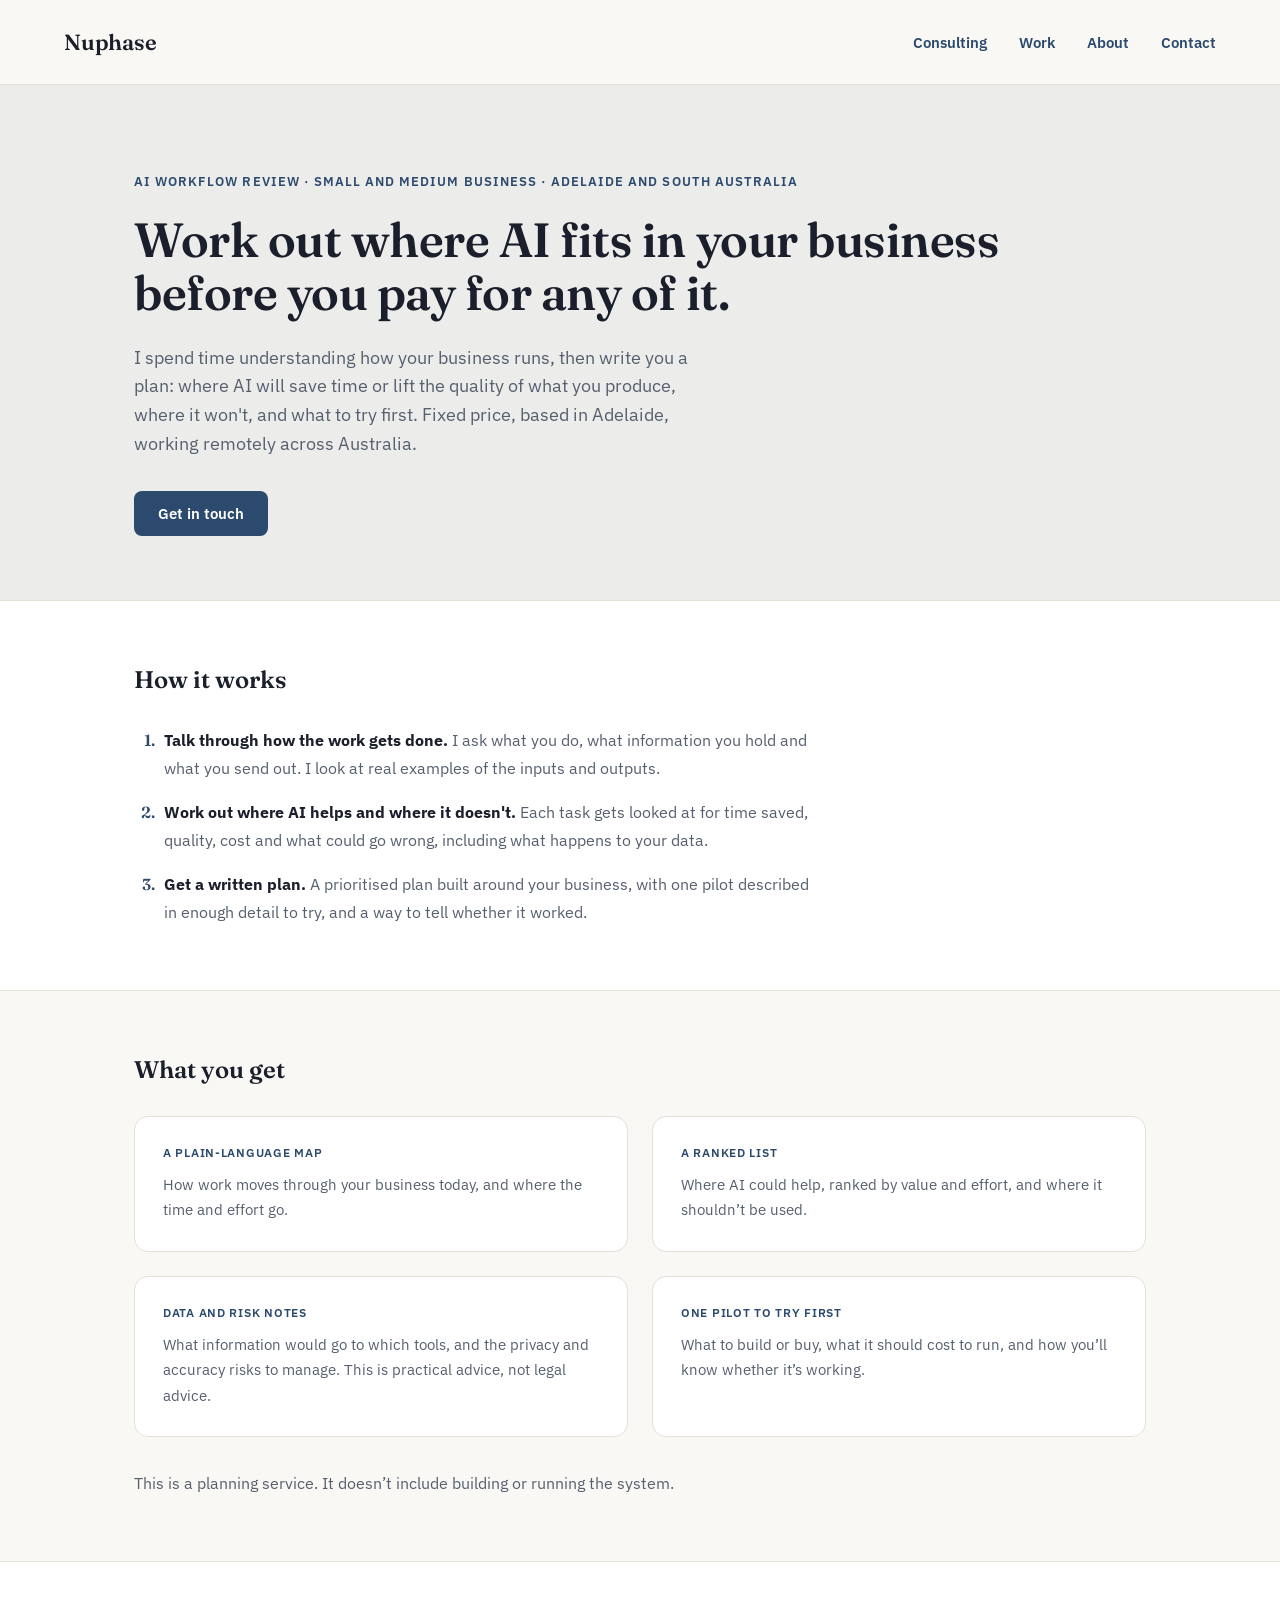
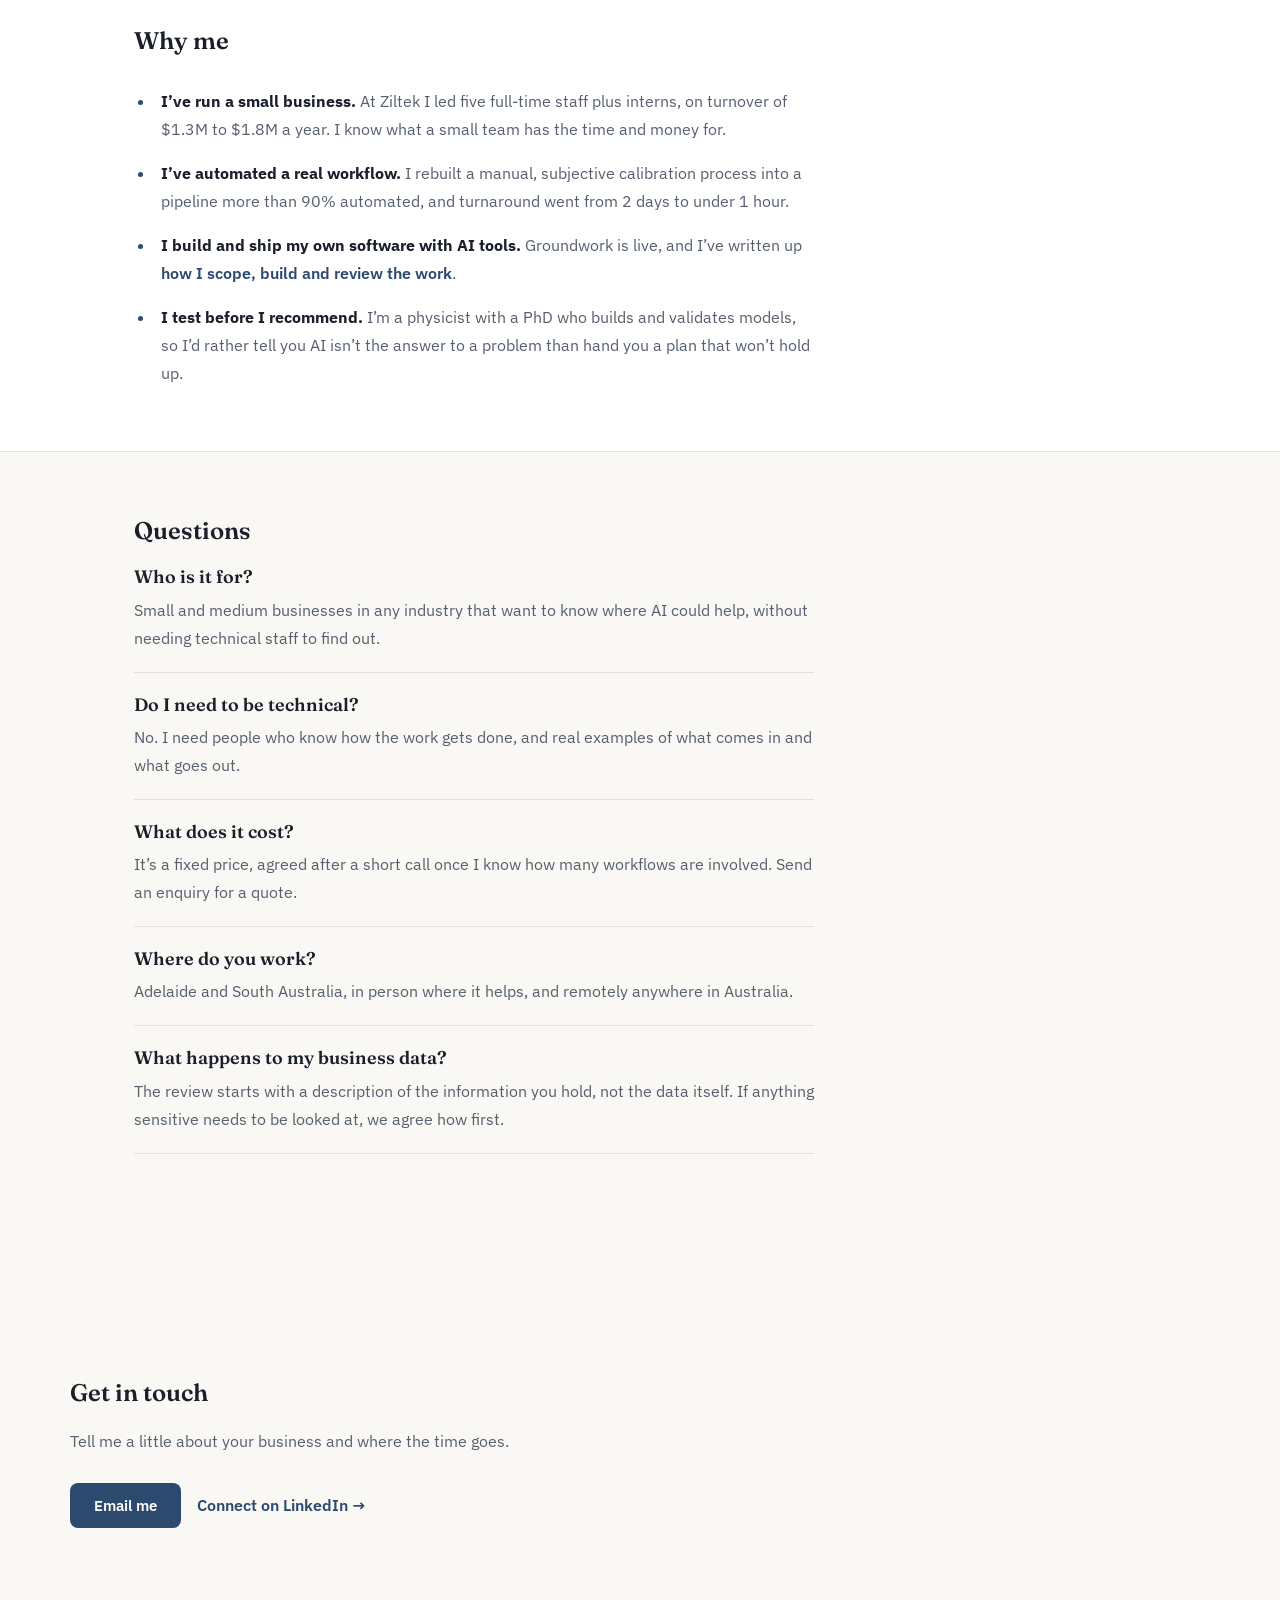
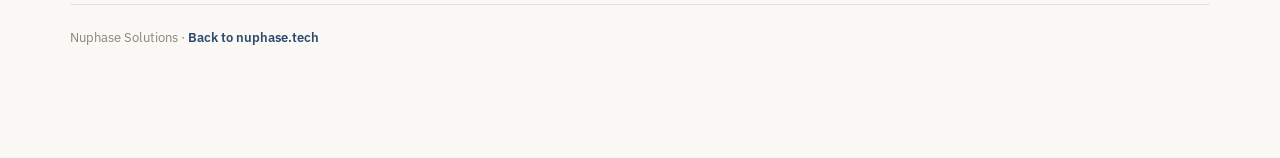
==== ai-workflow-review/index.html @ 19d16f10 "Add AI workflow review service page Add a dedicated page for a fixed-price AI workflow review aimed " ====
<!doctype html>
<html lang="en">
<head>
<meta charset="utf-8">
<meta name="viewport" content="width=device-width, initial-scale=1">
<script async src="https://www.googletagmanager.com/gtag/js?id=G-E9MF7V7F8T"></script>
<script>
  window.dataLayer = window.dataLayer || [];
  function gtag(){dataLayer.push(arguments);}
  gtag('js', new Date());
  gtag('config', 'G-E9MF7V7F8T');
</script>
<title>AI Workflow Review for Small Business | Adelaide | Nuphase</title>
<meta name="description" content="Fixed-price AI workflow review for small business in Adelaide and South Australia. I map how your business runs and plan where AI will and won't help.">
<link rel="canonical" href="https://nuphase.tech/ai-workflow-review/">
<link rel="icon" type="image/svg+xml" href="/assets/favicon.svg">
<meta property="og:type" content="website">
<meta property="og:locale" content="en_AU">
<meta property="og:url" content="https://nuphase.tech/ai-workflow-review/">
<meta property="og:site_name" content="Nuphase">
<meta property="og:title" content="AI Workflow Review for Small Business | Adelaide">
<meta property="og:description" content="I map how your business runs and write a plan for where AI will and won't help. Fixed price, Adelaide and South Australia.">
<meta property="og:image" content="https://nuphase.tech/assets/headshot.jpg">
<meta property="og:image:width" content="1024">
<meta property="og:image:height" content="1024">
<meta property="og:image:alt" content="Sean Manning">
<meta name="twitter:card" content="summary_large_image">
<meta name="twitter:title" content="AI Workflow Review for Small Business | Adelaide">
<meta name="twitter:description" content="I map how your business runs and write a plan for where AI will and won't help. Fixed price, Adelaide and South Australia.">
<meta name="twitter:image" content="https://nuphase.tech/assets/headshot.jpg">
<script type="application/ld+json">
{
  "@context": "https://schema.org",
  "@graph": [
    {
      "@type": "Service",
      "@id": "https://nuphase.tech/ai-workflow-review/#service",
      "name": "AI Workflow Review",
      "serviceType": "AI workflow consulting for small and medium businesses",
      "description": "A fixed-price review of how a small or medium business works, with a written plan for where AI will and won't help and what to try first.",
      "url": "https://nuphase.tech/ai-workflow-review/",
      "provider": { "@id": "https://nuphase.tech/#person" },
      "areaServed": [
        { "@type": "City", "name": "Adelaide" },
        { "@type": "AdministrativeArea", "name": "South Australia" },
        { "@type": "Country", "name": "Australia" }
      ]
    },
    {
      "@type": "Person",
      "@id": "https://nuphase.tech/#person",
      "name": "Sean Manning",
      "url": "https://nuphase.tech/",
      "sameAs": [
        "https://www.linkedin.com/in/sean-manning-827510138/",
        "https://scholar.google.com/citations?user=vvfIEkIAAAAJ"
      ]
    },
    {
      "@type": "FAQPage",
      "mainEntity": [
        {
          "@type": "Question",
          "name": "Who is an AI workflow review for?",
          "acceptedAnswer": { "@type": "Answer", "text": "Small and medium businesses in any industry that want to know where AI could help, without needing technical staff to find out." }
        },
        {
          "@type": "Question",
          "name": "Do I need to be technical?",
          "acceptedAnswer": { "@type": "Answer", "text": "No. I need people who know how the work gets done, and real examples of what comes in and what goes out." }
        },
        {
          "@type": "Question",
          "name": "What does an AI workflow review cost?",
          "acceptedAnswer": { "@type": "Answer", "text": "It is a fixed price, agreed after a short call once I know how many workflows are involved. Send an enquiry for a quote." }
        },
        {
          "@type": "Question",
          "name": "Where do you work?",
          "acceptedAnswer": { "@type": "Answer", "text": "Adelaide and South Australia, in person where it helps, and remotely anywhere in Australia." }
        },
        {
          "@type": "Question",
          "name": "What happens to my business data?",
          "acceptedAnswer": { "@type": "Answer", "text": "The review starts with a description of the information you hold, not the data itself. If anything sensitive needs to be looked at, we agree how first." }
        }
      ]
    },
    {
      "@type": "BreadcrumbList",
      "itemListElement": [
        { "@type": "ListItem", "position": 1, "name": "Nuphase", "item": "https://nuphase.tech/" },
        { "@type": "ListItem", "position": 2, "name": "AI Workflow Review", "item": "https://nuphase.tech/ai-workflow-review/" }
      ]
    }
  ]
}
</script>
<link rel="preconnect" href="https://fonts.googleapis.com">
<link rel="preconnect" href="https://fonts.gstatic.com" crossorigin>
<link href="https://fonts.googleapis.com/css2?family=Fraunces:opsz,wght@9..144,500;9..144,600;9..144,700&family=IBM+Plex+Sans:wght@400;500;600&display=swap" rel="stylesheet">
<link rel="stylesheet" href="/styles.css">
</head>
<body>

<header class="site-header">
  <a class="wordmark" href="/">Nuphase</a>
  <nav class="site-nav">
    <a class="link" href="/#consulting">Consulting</a>
    <a class="link" href="/#work">Work</a>
    <a class="link" href="/#about">About</a>
    <a class="link" href="#contact">Contact</a>
  </nav>
</header>

<div class="hero-band">
  <div class="wrap hero">
    <div class="hero-text">
      <div class="eyebrow">AI workflow review &middot; Small and medium business &middot; Adelaide and South Australia</div>
      <h1>Work out where AI fits in your business before you pay for any of it.</h1>
      <p class="hero-sub">I spend time understanding how your business runs, then write you a plan: where AI will save time or lift the quality of what you produce, where it won't, and what to try first. Fixed price, based in Adelaide, working remotely across Australia.</p>
      <div class="cta-row">
        <a href="#contact" class="btn-primary">Get in touch</a>
      </div>
    </div>
  </div>
</div>

<section class="panel">
  <div class="wrap section-stack">
    <h2>How it works</h2>
    <ol class="principles">
      <li><strong>Talk through how the work gets done.</strong> I ask what you do, what information you hold and what you send out. I look at real examples of the inputs and outputs.</li>
      <li><strong>Work out where AI helps and where it doesn't.</strong> Each task gets looked at for time saved, quality, cost and what could go wrong, including what happens to your data.</li>
      <li><strong>Get a written plan.</strong> A prioritised plan built around your business, with one pilot described in enough detail to try, and a way to tell whether it worked.</li>
    </ol>
  </div>
</section>

<section class="plain">
  <div class="wrap section-stack">
    <h2>What you get</h2>
    <div class="card-grid">
      <div class="card">
        <div class="card-label">A plain-language map</div>
        <p>How work moves through your business today, and where the time and effort go.</p>
      </div>
      <div class="card">
        <div class="card-label">A ranked list</div>
        <p>Where AI could help, ranked by value and effort, and where it shouldn&rsquo;t be used.</p>
      </div>
      <div class="card">
        <div class="card-label">Data and risk notes</div>
        <p>What information would go to which tools, and the privacy and accuracy risks to manage. This is practical advice, not legal advice.</p>
      </div>
      <div class="card">
        <div class="card-label">One pilot to try first</div>
        <p>What to build or buy, what it should cost to run, and how you&rsquo;ll know whether it&rsquo;s working.</p>
      </div>
    </div>
    <p class="page-note">This is a planning service. It doesn&rsquo;t include building or running the system.</p>
  </div>
</section>

<section class="panel">
  <div class="wrap section-stack">
    <h2>Why me</h2>
    <ul class="why-list">
      <li><strong>I&rsquo;ve run a small business.</strong> At Ziltek I led five full-time staff plus interns, on turnover of $1.3M to $1.8M a year. I know what a small team has the time and money for.</li>
      <li><strong>I&rsquo;ve automated a real workflow.</strong> I rebuilt a manual, subjective calibration process into a pipeline more than 90% automated, and turnaround went from 2 days to under 1 hour.</li>
      <li><strong>I build and ship my own software with AI tools.</strong> Groundwork is live, and I&rsquo;ve written up <a href="/#groundwork-case-study" class="link">how I scope, build and review the work</a>.</li>
      <li><strong>I test before I recommend.</strong> I&rsquo;m a physicist with a PhD who builds and validates models, so I&rsquo;d rather tell you AI isn&rsquo;t the answer to a problem than hand you a plan that won&rsquo;t hold up.</li>
    </ul>
  </div>
</section>

<section class="plain">
  <div class="wrap section-stack faq">
    <h2>Questions</h2>
    <div class="faq-item">
      <h3>Who is it for?</h3>
      <p>Small and medium businesses in any industry that want to know where AI could help, without needing technical staff to find out.</p>
    </div>
    <div class="faq-item">
      <h3>Do I need to be technical?</h3>
      <p>No. I need people who know how the work gets done, and real examples of what comes in and what goes out.</p>
    </div>
    <div class="faq-item">
      <h3>What does it cost?</h3>
      <p>It&rsquo;s a fixed price, agreed after a short call once I know how many workflows are involved. Send an enquiry for a quote.</p>
    </div>
    <div class="faq-item">
      <h3>Where do you work?</h3>
      <p>Adelaide and South Australia, in person where it helps, and remotely anywhere in Australia.</p>
    </div>
    <div class="faq-item">
      <h3>What happens to my business data?</h3>
      <p>The review starts with a description of the information you hold, not the data itself. If anything sensitive needs to be looked at, we agree how first.</p>
    </div>
  </div>
</section>

<section id="contact" class="plain">
  <div class="wrap contact-panel">
    <h2>Get in touch</h2>
    <p class="page-note">Tell me a little about your business and where the time goes.</p>
    <div class="contact-actions">
      <button id="email-btn" class="btn-primary" style="border: none; cursor: pointer; font-family: inherit;">Email me</button>
      <a href="https://www.linkedin.com/in/sean-manning-827510138/" class="link">Connect on LinkedIn &rarr;</a>
    </div>
    <div class="footer-line">Nuphase Solutions &middot; <a href="/" class="link">Back to nuphase.tech</a></div>
  </div>
</section>

<script src="/script.js"></script>
</body>
</html>
---- styles.css ----
:root {
  --paper: #faf8f4;
  --ink: #1a1f2b;
  --ink-soft: #565f6e;
  --muted: #8a8577;
  --line: #e4e1d8;
  --card: #ffffff;
  --accent: #2c4a6e;
  --accent-tint-7: color-mix(in srgb, var(--accent) 7%, var(--paper));
  --accent-tint-5: color-mix(in srgb, var(--accent) 5%, var(--paper));
  --accent-tint-10: color-mix(in srgb, var(--accent) 10%, #ffffff);
  --accent-line: color-mix(in srgb, var(--accent) 18%, var(--line));
  --font-display: 'Fraunces', Georgia, 'Times New Roman', serif;
  --font-body: 'IBM Plex Sans', system-ui, sans-serif;
}

* { box-sizing: border-box; }

body {
  margin: 0;
  background: var(--paper);
  color: var(--ink);
  font-family: var(--font-body);
}

a { color: inherit; text-decoration: none; }

.link {
  color: var(--accent);
  font-weight: 600;
  text-decoration: none;
}
.link:hover { text-decoration: underline; }

.link-btn {
  border: none;
  background: transparent;
  padding: 0;
  font: inherit;
  font-weight: 600;
  color: var(--accent);
  cursor: pointer;
}
.link-btn:hover { text-decoration: underline; }

.wrap {
  width: 100%;
  max-width: 1140px;
  margin: 0 auto;
  padding-left: 64px;
  padding-right: 64px;
  box-sizing: border-box;
}

h1, h2, h3 {
  font-family: var(--font-display);
  font-weight: 600;
  margin: 0;
}

/* Header */
.site-header {
  width: 100%;
  padding: 28px 64px;
  display: flex;
  align-items: center;
  justify-content: space-between;
  border-bottom: 1px solid var(--line);
  box-sizing: border-box;
}
.wordmark {
  font-family: var(--font-display);
  font-weight: 600;
  font-size: 22px;
  letter-spacing: -0.01em;
}
.site-nav { display: flex; gap: 32px; font-size: 15px; font-weight: 500; }

/* Hero */
.hero-band { width: 100%; background: var(--accent-tint-7); }
.hero {
  padding-top: 88px;
  padding-bottom: 64px;
  display: flex;
  align-items: center;
  gap: 56px;
}
.hero-text { display: flex; flex-direction: column; align-items: flex-start; gap: 24px; flex: 1 1 auto; min-width: 0; }
.eyebrow { font-size: 13px; font-weight: 600; letter-spacing: 0.08em; text-transform: uppercase; color: var(--accent); }
.hero h1 { font-size: 48px; line-height: 1.1; letter-spacing: -0.01em; }
.hero-sub { margin: 0; font-size: 18px; line-height: 1.6; color: var(--ink-soft); max-width: 560px; }
.cta-row { display: flex; gap: 16px; align-items: center; margin-top: 8px; flex-wrap: wrap; }
.btn-primary {
  display: inline-flex;
  align-items: center;
  padding: 13px 24px;
  background: var(--accent);
  color: #ffffff;
  border-radius: 8px;
  font-size: 15px;
  font-weight: 600;
}
.btn-primary:hover { opacity: 0.92; }

.hero-photo { position: relative; flex: 0 0 auto; width: 240px; height: 240px; }
.hero-photo .disc {
  position: absolute;
  top: 18px;
  left: 18px;
  width: 240px;
  height: 240px;
  background: var(--accent);
  border-radius: 50%;
}
.hero-photo img {
  position: relative;
  display: block;
  width: 240px;
  height: 240px;
  border-radius: 50%;
  object-fit: cover;
  border: 5px solid var(--accent-tint-7);
}

/* Proof lines + quote */
.proof-band { width: 100%; background: var(--accent-tint-5); }
.proof-inner { padding-top: 48px; padding-bottom: 56px; }
.proof-lines { display: flex; flex-direction: column; gap: 18px; }
.proof-lines p {
  margin: 0;
  font-family: var(--font-display);
  font-weight: 500;
  font-size: 21px;
  line-height: 1.5;
}
.quote-block {
  margin-top: 32px;
  padding-top: 28px;
  border-top: 1px solid var(--accent-line);
  display: flex;
  flex-direction: column;
  gap: 10px;
  max-width: 640px;
}
.quote-block blockquote {
  margin: 0;
  font-family: var(--font-display);
  font-style: italic;
  font-weight: 500;
  font-size: 17px;
  line-height: 1.55;
}
.quote-block .attribution { margin: 0; font-size: 13px; color: var(--muted); }
.quote-block .own-claim { margin: 4px 0 0; font-size: 15px; color: var(--ink-soft); }

/* Generic section */
section.panel { width: 100%; padding: 64px 0; background: var(--card); border-top: 1px solid var(--line); border-bottom: 1px solid var(--line); }
section.plain { width: 100%; padding: 64px 0; }
.section-stack { display: flex; flex-direction: column; gap: 32px; }
.card-grid { display: grid; grid-template-columns: repeat(2, minmax(0, 1fr)); gap: 24px; }
.card {
  border: 1px solid var(--line);
  border-radius: 14px;
  padding: 28px;
  display: flex;
  flex-direction: column;
  gap: 12px;
  background: var(--card);
}
.card-label {
  font-size: 12px;
  font-weight: 600;
  letter-spacing: 0.06em;
  text-transform: uppercase;
  color: var(--accent);
}
.card p { margin: 0; font-size: 15px; line-height: 1.7; color: var(--ink-soft); }

/* Work cards */
.work-card { padding: 32px; }
.tag-pill {
  display: inline-flex;
  align-self: flex-start;
  padding: 4px 10px;
  font-size: 12px;
  font-weight: 600;
  letter-spacing: 0.04em;
  text-transform: uppercase;
  border-radius: 999px;
}
.tag-pill.live { background: #0e7d5c; color: #ffffff; }
.tag-pill.in-progress { background: transparent; border: 1px solid var(--accent); color: var(--accent); }
.tag-pill.past { background: transparent; border: 1px solid var(--muted); color: var(--muted); }
.work-subhead { font-size: 14px; font-weight: 600; text-transform: uppercase; letter-spacing: 0.04em; color: var(--muted); margin: 8px 0 0; }
.work-card img.logo { height: 36px; width: auto; display: block; }
.work-card .tagline { margin: 0; font-size: 14px; font-style: italic; color: var(--muted); }
.work-card p.desc { margin: 0; font-size: 15px; line-height: 1.6; color: var(--ink-soft); }

.card-links { display: flex; flex-wrap: wrap; gap: 8px 24px; margin-top: 8px; font-size: 14px; }
.card-wide { grid-column: 1 / -1; }
.site-nav { flex-wrap: wrap; }

/* AI workflow review page */
.page-note { margin: 0; font-size: 16px; line-height: 1.75; color: var(--ink-soft); max-width: 680px; }
.why-list { margin: 0; padding-left: 1.3em; display: flex; flex-direction: column; gap: 16px; max-width: 680px; }
.why-list li { padding-left: 6px; font-size: 16px; line-height: 1.75; color: var(--ink-soft); }
.why-list li::marker { color: var(--accent); }
.why-list strong { color: var(--ink); }
.faq { gap: 20px; }
.faq-item { display: flex; flex-direction: column; gap: 6px; max-width: 680px; padding-bottom: 20px; border-bottom: 1px solid var(--line); }
.faq-item h3 { font-size: 18px; line-height: 1.35; }
.faq-item p { margin: 0; font-size: 16px; line-height: 1.75; color: var(--ink-soft); }
.contact-panel .page-note { margin-top: -8px; }
a.wordmark { color: var(--ink); }

/* Groundwork case study */
.case-study {
  border: 1px solid var(--line);
  border-radius: 14px;
  background: var(--card);
  padding: 40px;
  display: flex;
  flex-direction: column;
  gap: 24px;
  scroll-margin-top: 24px;
}
.case-study h3 { font-size: 28px; line-height: 1.2; max-width: 680px; }
.case-study h4 { font-family: var(--font-display); font-weight: 600; font-size: 20px; line-height: 1.3; margin: 8px 0 0; }
.case-study h5 { font-family: var(--font-body); font-weight: 600; font-size: 15px; line-height: 1.4; margin: 0; color: var(--ink); }
.case-body { display: flex; flex-direction: column; gap: 14px; }
.case-study p { margin: 0; font-size: 16px; line-height: 1.75; color: var(--ink-soft); max-width: 680px; }
.case-study p.case-lead { font-size: 18px; color: var(--ink); }
.review-grid { display: grid; grid-template-columns: repeat(2, minmax(0, 1fr)); gap: 24px; }
.review { display: flex; flex-direction: column; align-items: flex-start; gap: 10px; padding-left: 20px; border-left: 3px solid var(--accent-line); }
.review p { font-size: 15px; line-height: 1.7; }
.principles { margin: 0; padding-left: 1.5em; display: flex; flex-direction: column; gap: 16px; max-width: 680px; }
.principles li { padding-left: 6px; font-size: 16px; line-height: 1.75; color: var(--ink-soft); }
.principles li::marker { font-family: var(--font-display); font-weight: 600; color: var(--accent); }
.principles li strong { color: var(--ink); }
.case-study p.case-close { padding-top: 20px; border-top: 1px solid var(--line); color: var(--ink); }

/* About subsections */
.about-block { display: flex; flex-direction: column; gap: 16px; padding-top: 24px; border-top: 1px solid var(--line); }
.about-block:first-child { padding-top: 0; border-top: none; }
.about-block p, .about-block > p { margin: 0; font-size: 15px; line-height: 1.7; color: var(--ink-soft); max-width: 680px; }
.about-intro p { font-size: 16px; line-height: 1.75; max-width: 680px; }

.pill-row { display: flex; flex-wrap: wrap; gap: 8px; }
.pill { padding: 6px 14px; border-radius: 999px; font-size: 13px; font-weight: 600; }
.pill.accent { background: var(--accent-tint-10); color: var(--accent); }
.pill.neutral { background: #f1efe8; color: var(--ink-soft); }

.place-grid { display: grid; grid-template-columns: repeat(3, minmax(0, 1fr)); gap: 16px 24px; }
.place-grid .country { font-size: 14px; font-weight: 600; color: var(--ink); }
.place-grid .cities { font-size: 13px; color: var(--muted); }
.place-note { margin: 0; font-size: 13px; color: var(--muted); }

.pub-item { padding: 14px 0; border-bottom: 1px solid var(--line); display: flex; flex-direction: column; gap: 4px; max-width: 720px; }
.pub-item .pub-title { font-size: 15px; font-weight: 600; color: var(--ink); line-height: 1.5; }
.pub-item .pub-detail { font-size: 13px; color: var(--muted); }
.pub-item.pub-extra { display: none; }
#pubs-list.show-all .pub-item.pub-extra { display: flex; }
.pub-controls { display: flex; gap: 20px; align-items: center; margin-top: 4px; flex-wrap: wrap; }

.media-item { padding: 14px 0; border-bottom: 1px solid var(--line); display: flex; flex-direction: column; gap: 4px; max-width: 720px; }
.media-item .media-title { font-size: 15px; font-weight: 600; color: var(--ink); line-height: 1.5; text-decoration: none; }
.media-item .media-title:hover { color: var(--accent); }
.media-item .media-detail { font-size: 13px; color: var(--muted); }
.media-item.media-extra { display: none; }
#media-list.show-all .media-item.media-extra { display: flex; }

/* Contact */
.contact-panel { padding: 96px 0 48px; display: flex; flex-direction: column; align-items: flex-start; gap: 28px; }
.contact-actions { display: flex; gap: 16px; align-items: center; flex-wrap: wrap; }
.footer-line { width: 100%; margin-top: 48px; padding-top: 24px; border-top: 1px solid var(--line); font-size: 13px; color: var(--muted); }

/* Responsive */
@media (max-width: 800px) {
  .wrap, .site-header { padding-left: 20px; padding-right: 20px; }
  .hero { flex-direction: column-reverse; gap: 32px; padding-top: 48px; }
  .hero-text { max-width: 100%; }
  .hero h1 { font-size: 34px; }
  .hero-sub { max-width: 100%; }
  .card-grid { grid-template-columns: 1fr; }
  .case-study { padding: 24px 20px; }
  .case-study h3 { font-size: 24px; }
  .review-grid { grid-template-columns: 1fr; }
  .place-grid { grid-template-columns: repeat(2, minmax(0, 1fr)); }
  .site-nav { gap: 18px; font-size: 14px; }
}

@media (max-width: 480px) {
  .place-grid { grid-template-columns: 1fr; }
  .site-header { flex-direction: column; gap: 12px; align-items: flex-start; }
}
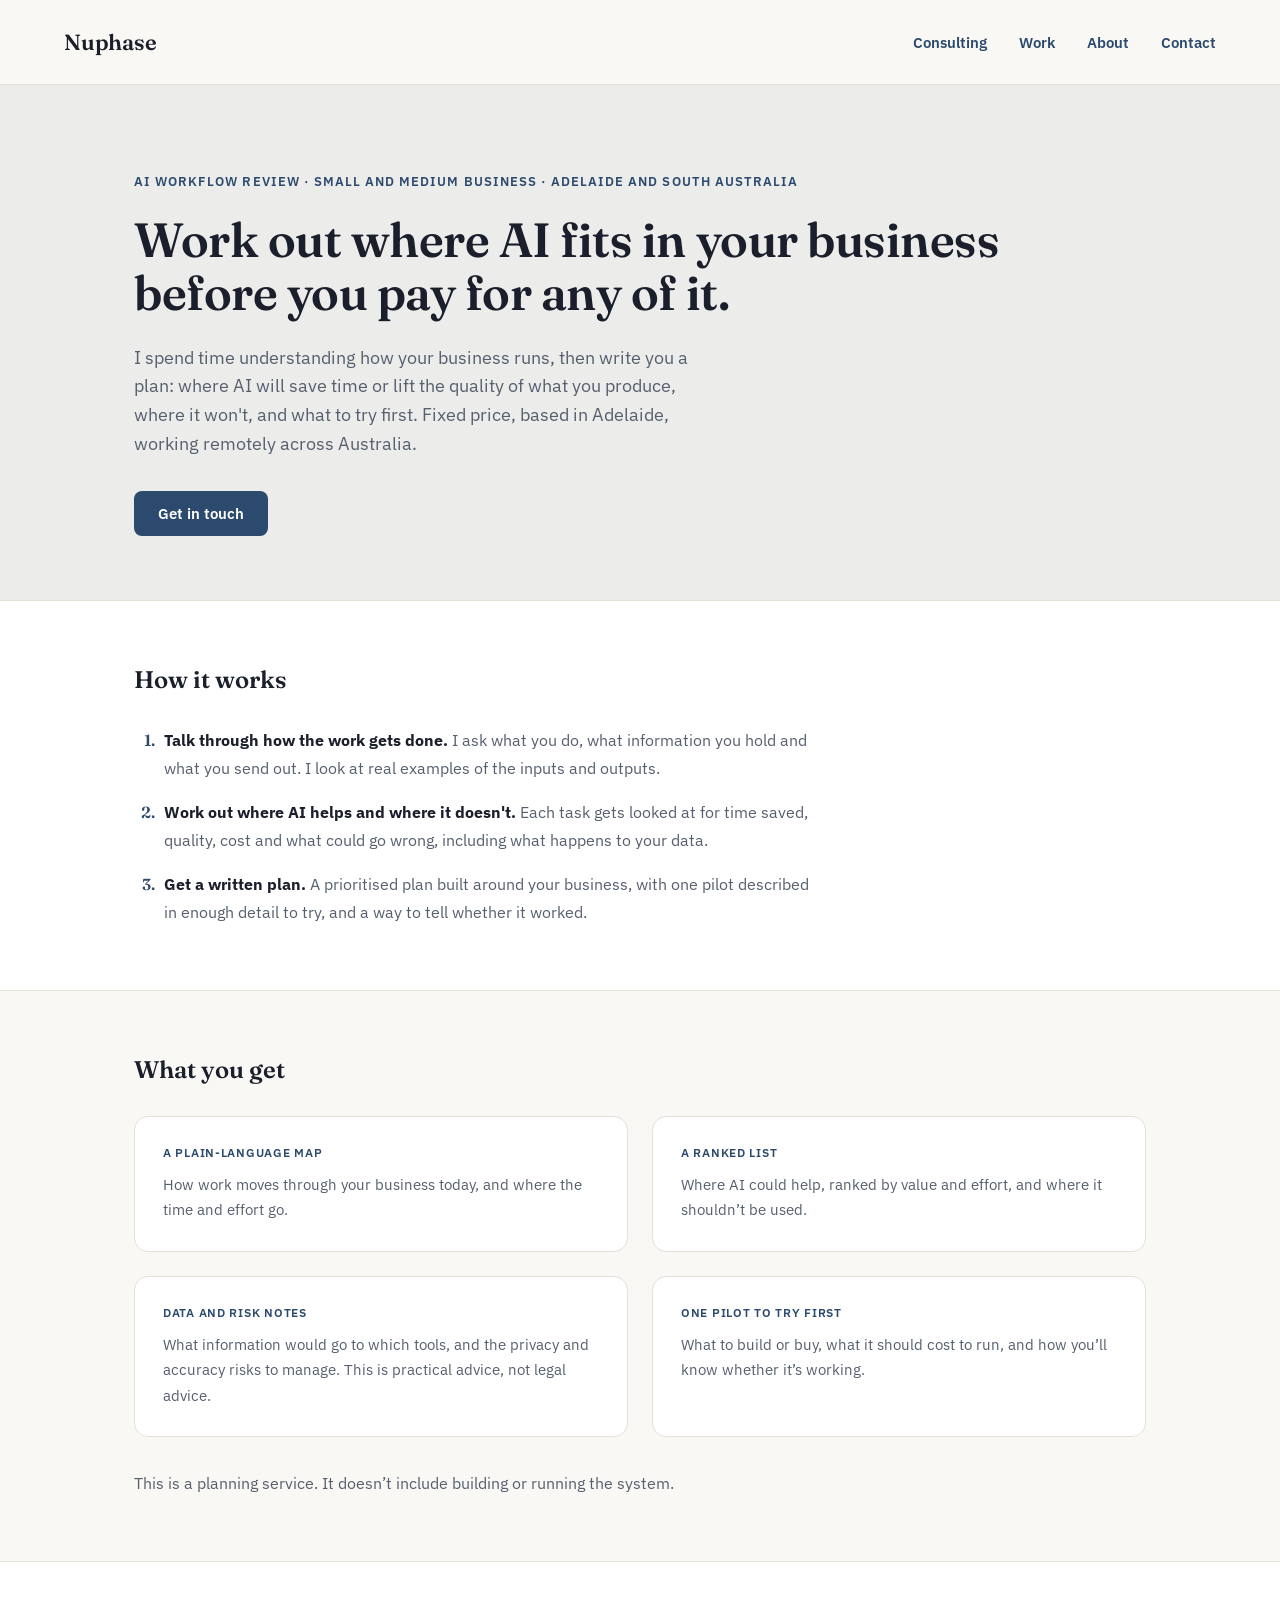
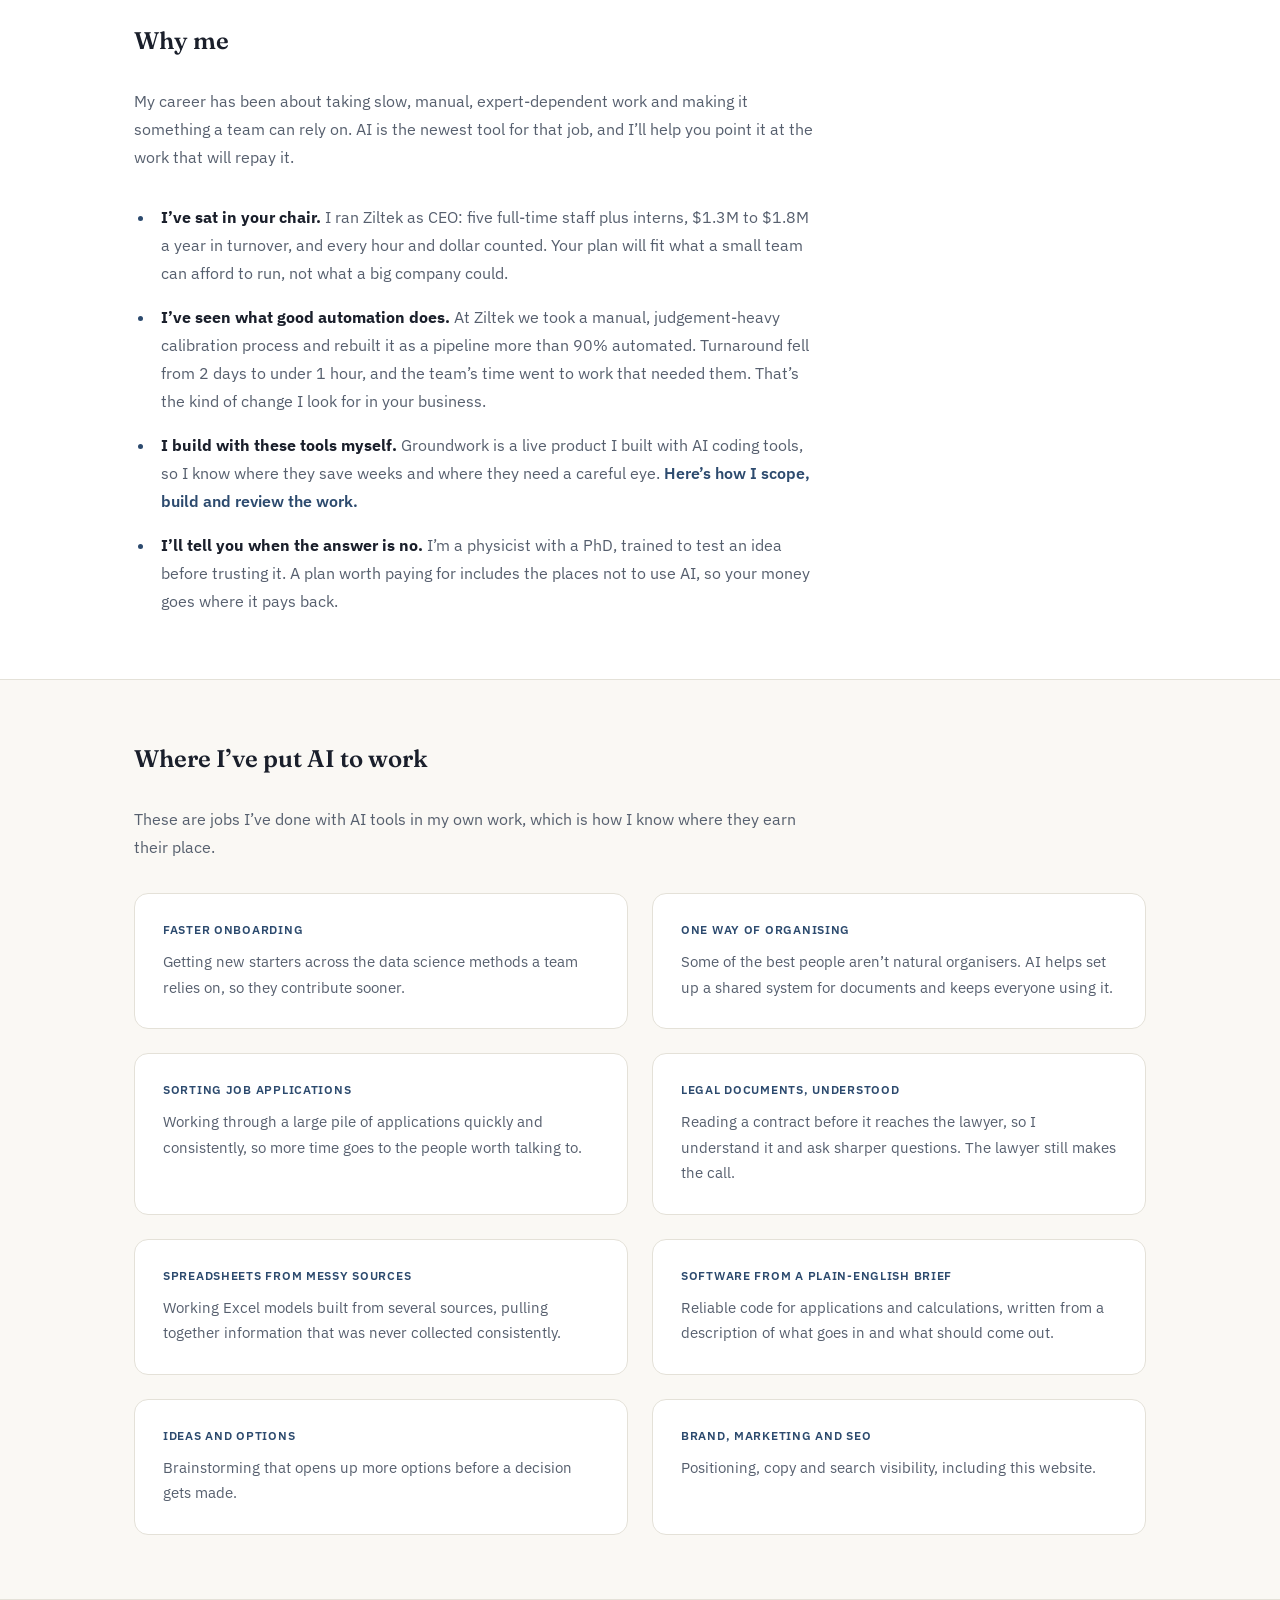
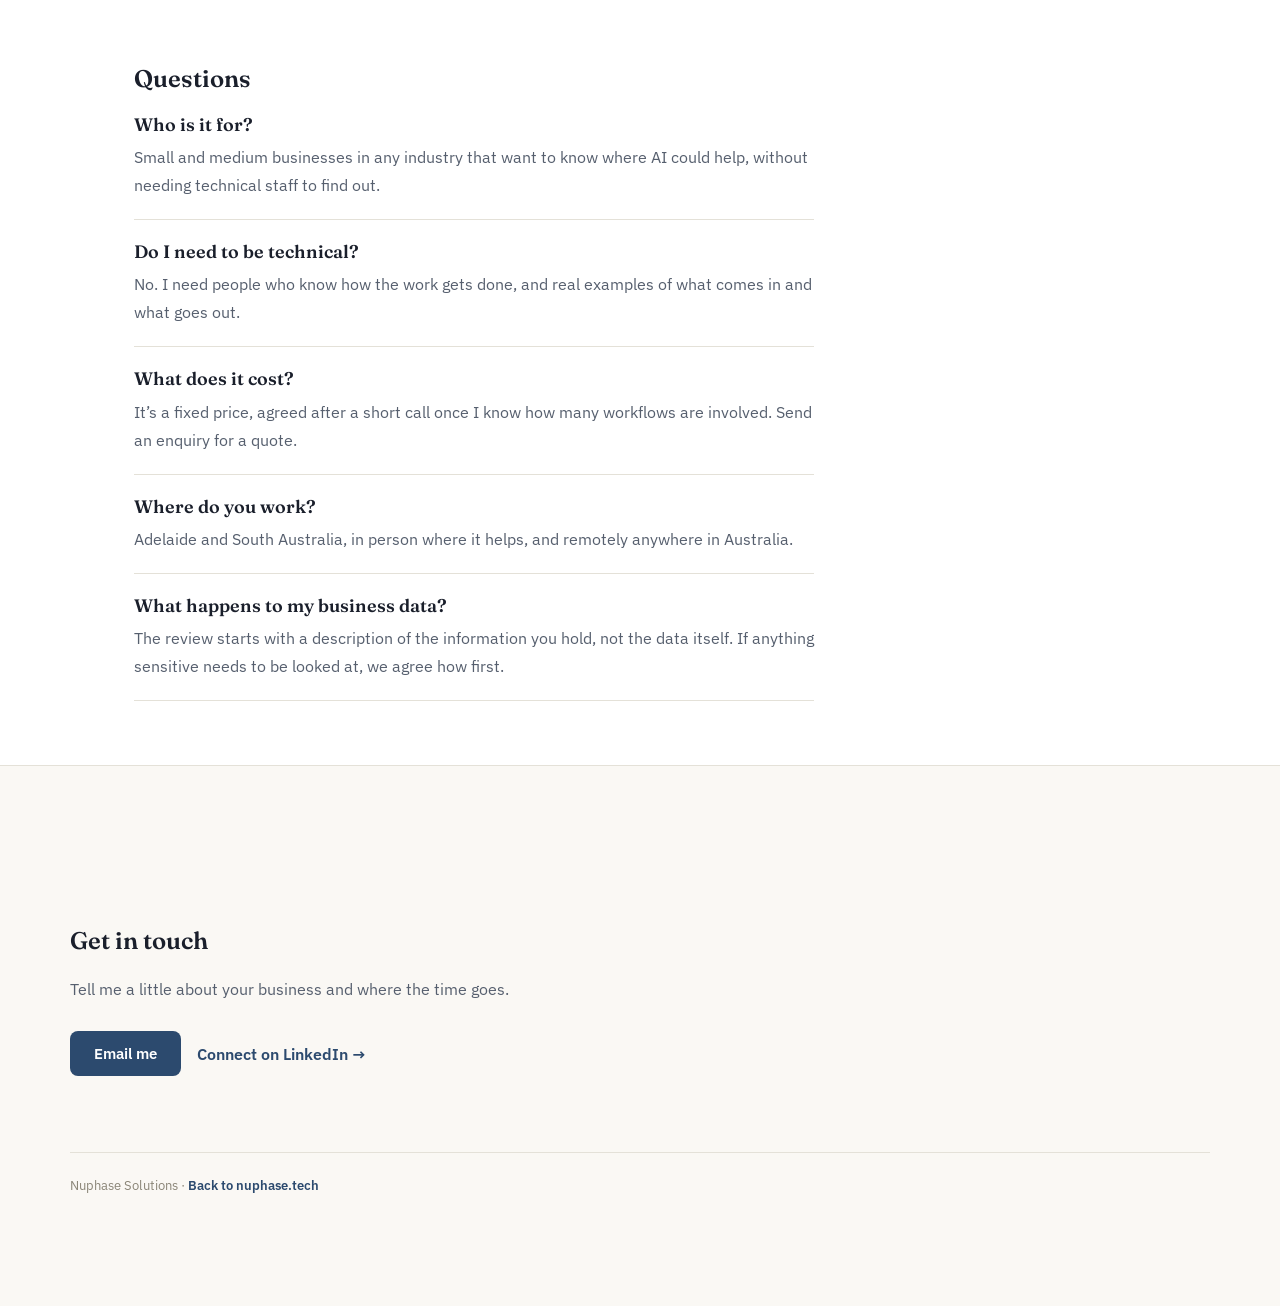
==== commit 32c50024: "Expand AI workflow page with Why me rewrite and AI examples" ====
--- a/ai-workflow-review/index.html
+++ b/ai-workflow-review/index.html
@@ -165,16 +165,58 @@
 <section class="panel">
   <div class="wrap section-stack">
     <h2>Why me</h2>
+    <p class="page-note">My career has been about taking slow, manual, expert-dependent work and making it something a team can rely on. AI is the newest tool for that job, and I&rsquo;ll help you point it at the work that will repay it.</p>
     <ul class="why-list">
-      <li><strong>I&rsquo;ve run a small business.</strong> At Ziltek I led five full-time staff plus interns, on turnover of $1.3M to $1.8M a year. I know what a small team has the time and money for.</li>
-      <li><strong>I&rsquo;ve automated a real workflow.</strong> I rebuilt a manual, subjective calibration process into a pipeline more than 90% automated, and turnaround went from 2 days to under 1 hour.</li>
-      <li><strong>I build and ship my own software with AI tools.</strong> Groundwork is live, and I&rsquo;ve written up <a href="/#groundwork-case-study" class="link">how I scope, build and review the work</a>.</li>
-      <li><strong>I test before I recommend.</strong> I&rsquo;m a physicist with a PhD who builds and validates models, so I&rsquo;d rather tell you AI isn&rsquo;t the answer to a problem than hand you a plan that won&rsquo;t hold up.</li>
+      <li><strong>I&rsquo;ve sat in your chair.</strong> I ran Ziltek as CEO: five full-time staff plus interns, $1.3M to $1.8M a year in turnover, and every hour and dollar counted. Your plan will fit what a small team can afford to run, not what a big company could.</li>
+      <li><strong>I&rsquo;ve seen what good automation does.</strong> At Ziltek we took a manual, judgement-heavy calibration process and rebuilt it as a pipeline more than 90% automated. Turnaround fell from 2 days to under 1 hour, and the team&rsquo;s time went to work that needed them. That&rsquo;s the kind of change I look for in your business.</li>
+      <li><strong>I build with these tools myself.</strong> Groundwork is a live product I built with AI coding tools, so I know where they save weeks and where they need a careful eye. <a href="/#groundwork-case-study" class="link">Here&rsquo;s how I scope, build and review the work.</a></li>
+      <li><strong>I&rsquo;ll tell you when the answer is no.</strong> I&rsquo;m a physicist with a PhD, trained to test an idea before trusting it. A plan worth paying for includes the places not to use AI, so your money goes where it pays back.</li>
     </ul>
   </div>
 </section>
 
 <section class="plain">
+  <div class="wrap section-stack">
+    <h2>Where I&rsquo;ve put AI to work</h2>
+    <p class="page-note">These are jobs I&rsquo;ve done with AI tools in my own work, which is how I know where they earn their place.</p>
+    <div class="card-grid">
+      <div class="card">
+        <div class="card-label">Faster onboarding</div>
+        <p>Getting new starters across the data science methods a team relies on, so they contribute sooner.</p>
+      </div>
+      <div class="card">
+        <div class="card-label">One way of organising</div>
+        <p>Some of the best people aren&rsquo;t natural organisers. AI helps set up a shared system for documents and keeps everyone using it.</p>
+      </div>
+      <div class="card">
+        <div class="card-label">Sorting job applications</div>
+        <p>Working through a large pile of applications quickly and consistently, so more time goes to the people worth talking to.</p>
+      </div>
+      <div class="card">
+        <div class="card-label">Legal documents, understood</div>
+        <p>Reading a contract before it reaches the lawyer, so I understand it and ask sharper questions. The lawyer still makes the call.</p>
+      </div>
+      <div class="card">
+        <div class="card-label">Spreadsheets from messy sources</div>
+        <p>Working Excel models built from several sources, pulling together information that was never collected consistently.</p>
+      </div>
+      <div class="card">
+        <div class="card-label">Software from a plain-English brief</div>
+        <p>Reliable code for applications and calculations, written from a description of what goes in and what should come out.</p>
+      </div>
+      <div class="card">
+        <div class="card-label">Ideas and options</div>
+        <p>Brainstorming that opens up more options before a decision gets made.</p>
+      </div>
+      <div class="card">
+        <div class="card-label">Brand, marketing and SEO</div>
+        <p>Positioning, copy and search visibility, including this website.</p>
+      </div>
+    </div>
+  </div>
+</section>
+
+<section class="panel">
   <div class="wrap section-stack faq">
     <h2>Questions</h2>
     <div class="faq-item">
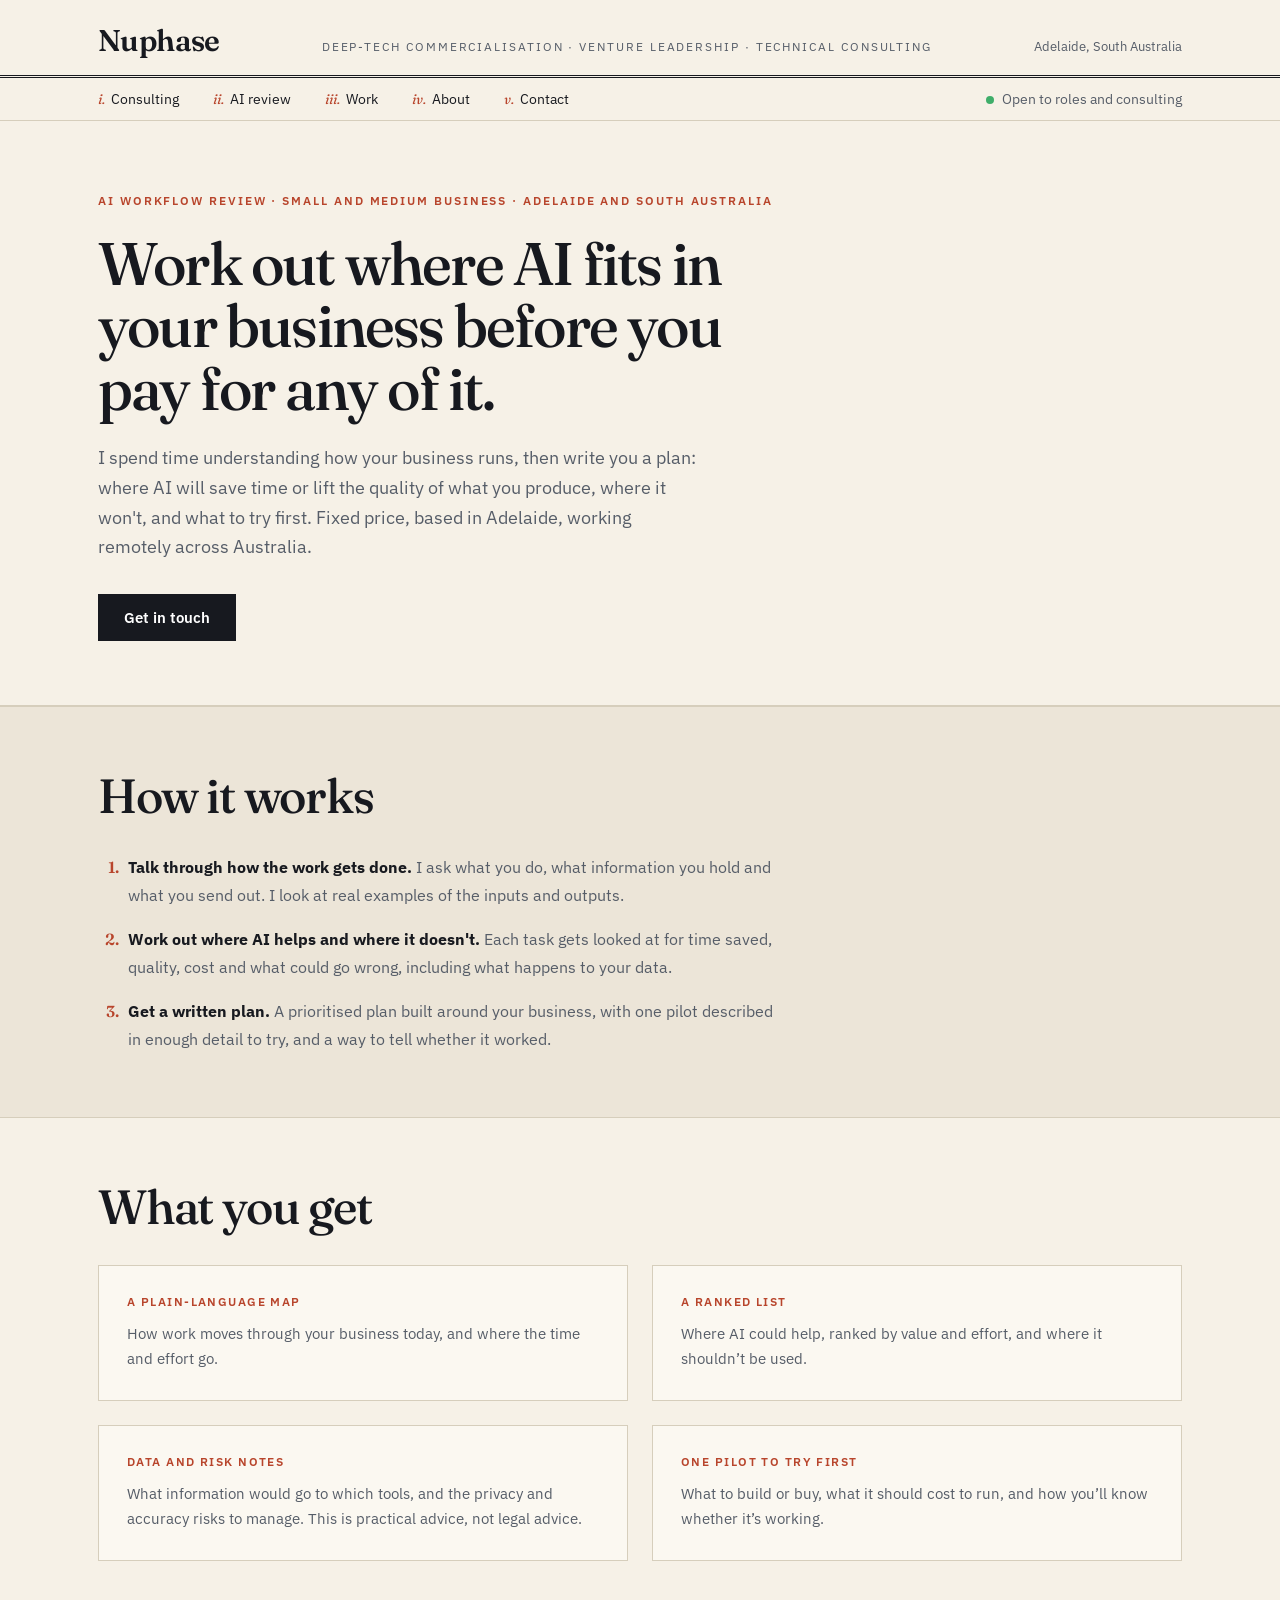
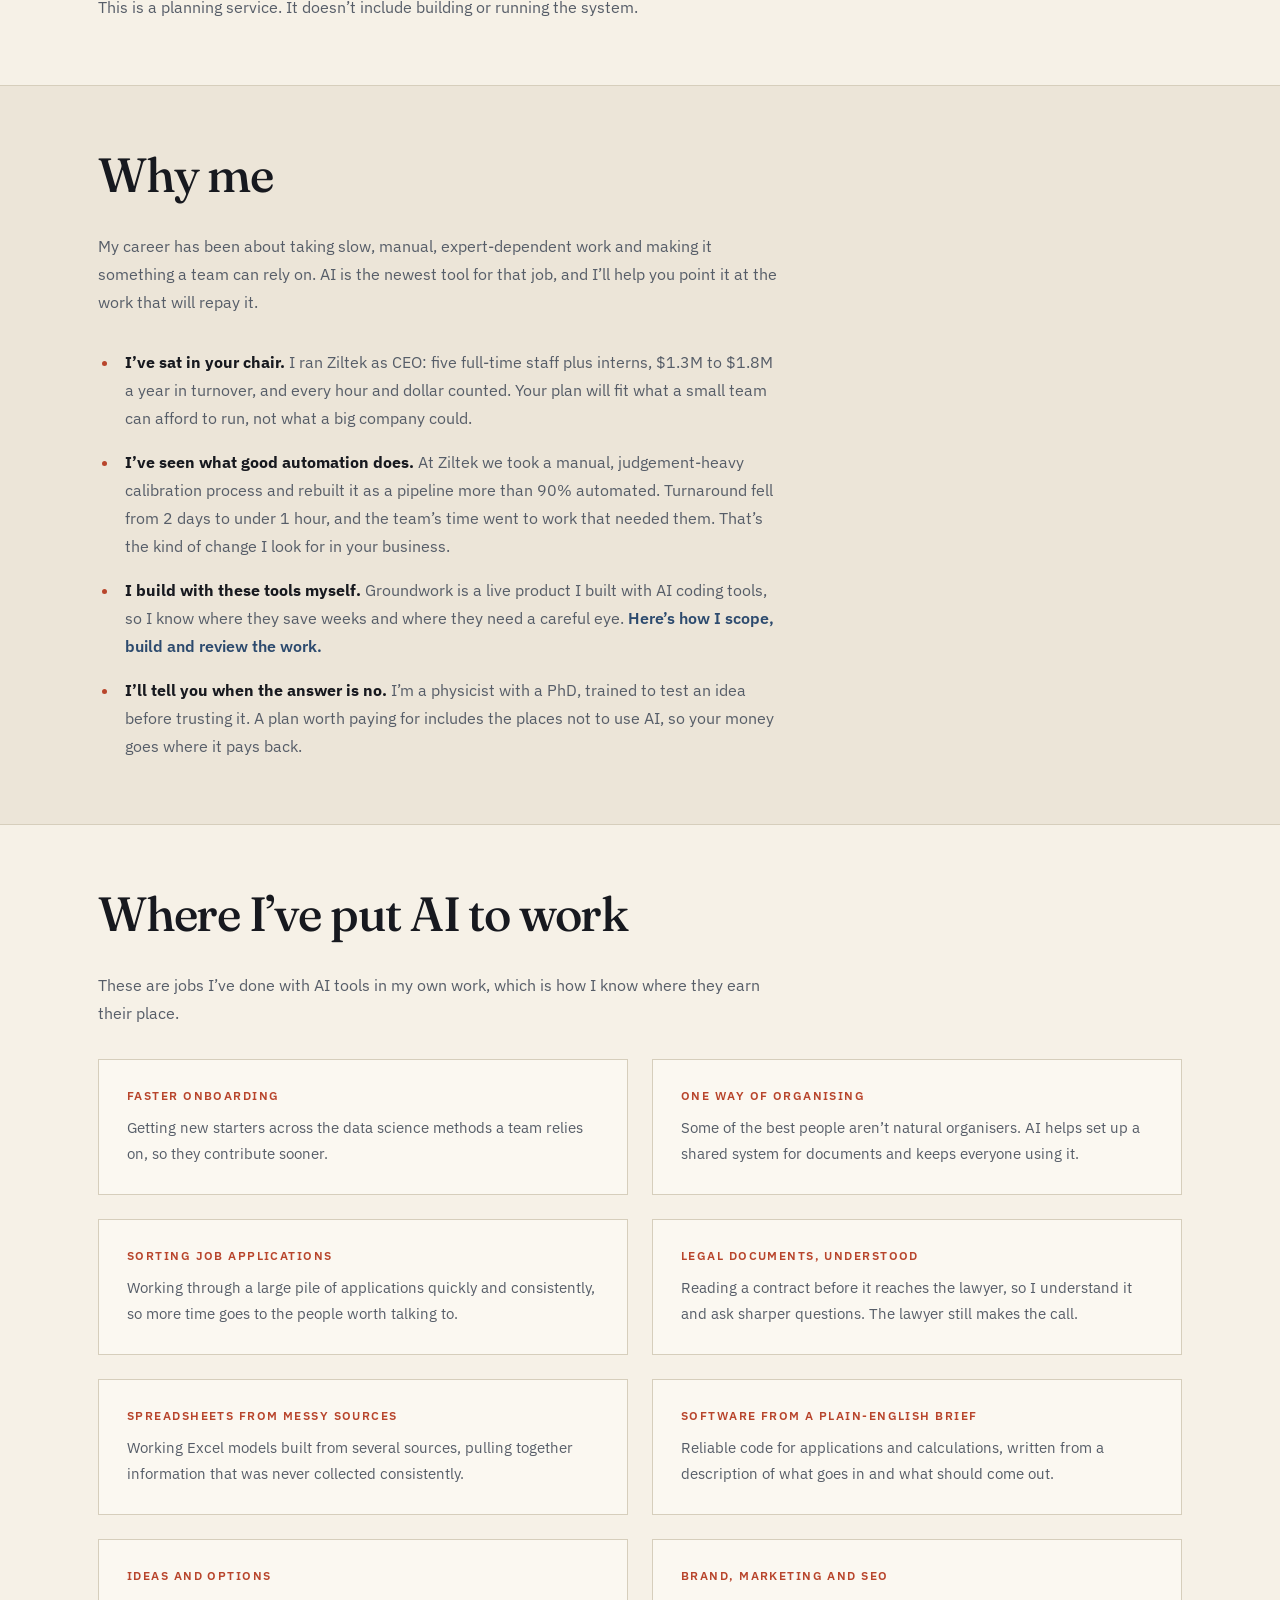
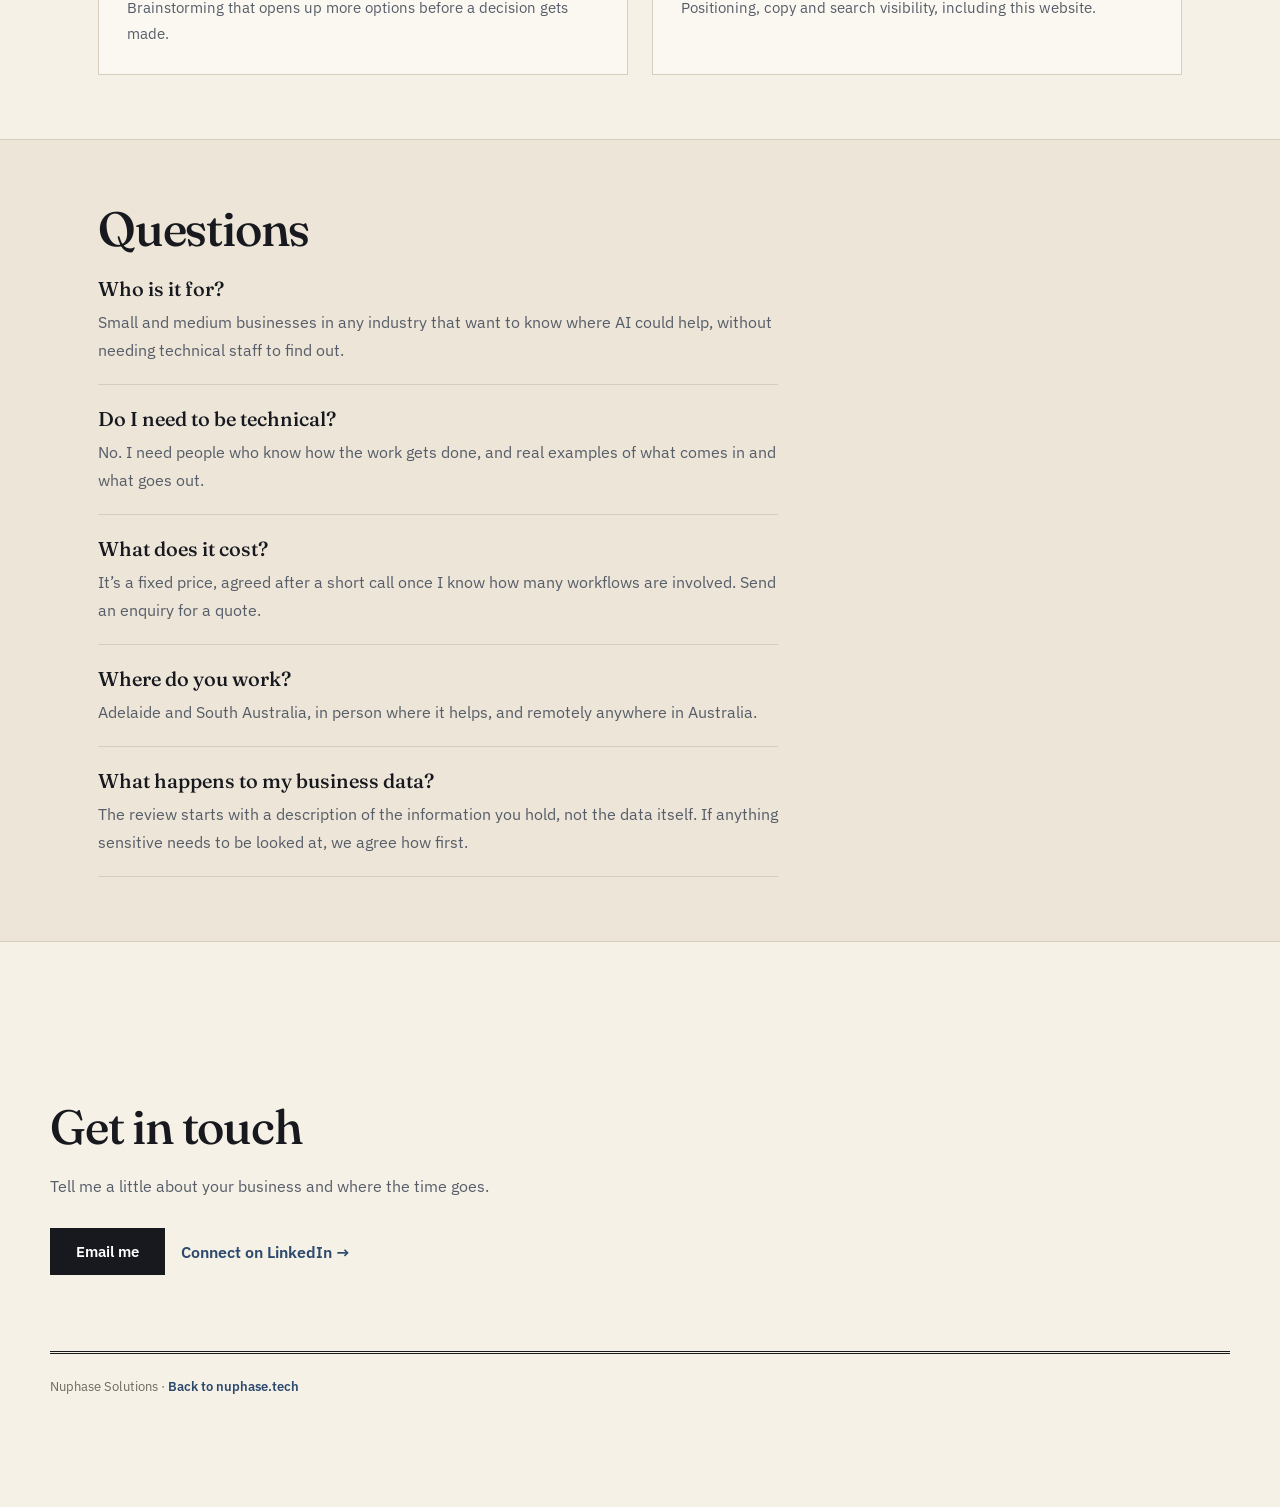
==== commit e5ca5695: "Editorial redesign: masthead, cycling results, needle-field hero Restyle the homepage and AI review " ====
--- a/ai-workflow-review/index.html
+++ b/ai-workflow-review/index.html
@@ -98,20 +98,29 @@
 </script>
 <link rel="preconnect" href="https://fonts.googleapis.com">
 <link rel="preconnect" href="https://fonts.gstatic.com" crossorigin>
-<link href="https://fonts.googleapis.com/css2?family=Fraunces:opsz,wght@9..144,500;9..144,600;9..144,700&family=IBM+Plex+Sans:wght@400;500;600&display=swap" rel="stylesheet">
+<link href="https://fonts.googleapis.com/css2?family=Fraunces:ital,opsz,wght@0,9..144,500;0,9..144,600;0,9..144,700;1,9..144,500&family=IBM+Plex+Sans:wght@400;500;600&display=swap" rel="stylesheet">
 <link rel="stylesheet" href="/styles.css">
 </head>
 <body>
 
-<header class="site-header">
-  <a class="wordmark" href="/">Nuphase</a>
-  <nav class="site-nav">
-    <a class="link" href="/#consulting">Consulting</a>
-    <a class="link" href="/#work">Work</a>
-    <a class="link" href="/#about">About</a>
-    <a class="link" href="#contact">Contact</a>
-  </nav>
+<header class="mast">
+  <div class="wrap">
+    <a class="logo" href="/">Nuphase</a>
+    <div class="tagline">Deep-tech commercialisation &middot; Venture leadership &middot; Technical consulting</div>
+    <div class="where">Adelaide, South Australia</div>
+  </div>
 </header>
+<nav class="contents" aria-label="Sections">
+  <div class="wrap">
+    <a href="/#consulting"><span>i.</span>Consulting</a>
+    <a href="/ai-workflow-review/" aria-current="page"><span>ii.</span>AI review</a>
+    <a href="/#work"><span>iii.</span>Work</a>
+    <a href="/#about"><span>iv.</span>About</a>
+    <a href="#contact"><span>v.</span>Contact</a>
+    <div class="sp"></div>
+    <div class="live"><i></i>Open to roles and consulting</div>
+  </div>
+</nav>
 
 <div class="hero-band">
   <div class="wrap hero">
--- a/styles.css
+++ b/styles.css
@@ -1,15 +1,15 @@
 :root {
-  --paper: #faf8f4;
-  --ink: #1a1f2b;
-  --ink-soft: #565f6e;
-  --muted: #8a8577;
-  --line: #e4e1d8;
-  --card: #ffffff;
+  --paper: #f6f1e7;
+  --paper-deep: #ece5d8;
+  --card: #fbf8f1;
+  --ink: #17191f;
+  --ink-soft: #565d68;
+  --muted: #6e6a5e;
+  --line: #d6cebc;
   --accent: #2c4a6e;
-  --accent-tint-7: color-mix(in srgb, var(--accent) 7%, var(--paper));
-  --accent-tint-5: color-mix(in srgb, var(--accent) 5%, var(--paper));
-  --accent-tint-10: color-mix(in srgb, var(--accent) 10%, #ffffff);
-  --accent-line: color-mix(in srgb, var(--accent) 18%, var(--line));
+  --red: #b8452c;
+  --accent-tint-10: color-mix(in srgb, var(--accent) 9%, var(--paper));
+  --accent-line: color-mix(in srgb, var(--accent) 22%, var(--line));
   --font-display: 'Fraunces', Georgia, 'Times New Roman', serif;
   --font-body: 'IBM Plex Sans', system-ui, sans-serif;
 }
@@ -21,6 +21,7 @@
   background: var(--paper);
   color: var(--ink);
   font-family: var(--font-body);
+  -webkit-font-smoothing: antialiased;
 }
 
 a { color: inherit; text-decoration: none; }
@@ -45,122 +46,124 @@
 
 .wrap {
   width: 100%;
-  max-width: 1140px;
+  max-width: 1180px;
   margin: 0 auto;
-  padding-left: 64px;
-  padding-right: 64px;
+  padding-left: 48px;
+  padding-right: 48px;
   box-sizing: border-box;
 }
 
 h1, h2, h3 {
   font-family: var(--font-display);
-  font-weight: 600;
+  font-weight: 500;
   margin: 0;
 }
 
-/* Header */
-.site-header {
-  width: 100%;
-  padding: 28px 64px;
-  display: flex;
-  align-items: center;
-  justify-content: space-between;
-  border-bottom: 1px solid var(--line);
-  box-sizing: border-box;
-}
-.wordmark {
-  font-family: var(--font-display);
-  font-weight: 600;
-  font-size: 22px;
-  letter-spacing: -0.01em;
-}
-.site-nav { display: flex; gap: 32px; font-size: 15px; font-weight: 500; }
-
-/* Hero */
-.hero-band { width: 100%; background: var(--accent-tint-7); }
+/* Masthead and contents bar */
+.mast { border-bottom: 3px double var(--ink); }
+.mast .wrap { display: flex; align-items: baseline; justify-content: space-between; gap: 20px; padding-top: 22px; padding-bottom: 16px; flex-wrap: wrap; }
+.logo { font-family: var(--font-display); font-size: 30px; font-weight: 600; letter-spacing: -0.02em; color: var(--ink); }
+.tagline { font-size: 12px; letter-spacing: 0.16em; text-transform: uppercase; color: var(--ink-soft); }
+.where { font-size: 13px; color: var(--ink-soft); }
+.contents { border-bottom: 1px solid var(--line); }
+.contents .wrap { display: flex; gap: 34px; padding-top: 12px; padding-bottom: 12px; font-size: 14px; overflow-x: auto; white-space: nowrap; }
+.contents a span { font-family: var(--font-display); color: var(--red); margin-right: 6px; font-style: italic; }
+.contents a:hover { color: var(--accent); }
+.contents .sp { flex: 1; }
+.contents .live { color: var(--ink-soft); }
+.contents .live i { display: inline-block; width: 8px; height: 8px; border-radius: 50%; background: #3fae6a; margin-right: 8px; }
+
+/* Homepage title area */
+.hero-home { position: relative; overflow: hidden; padding: 72px 0 64px; }
+#vf {
+  position: absolute; left: 0; top: 0; width: 100%; height: 100%; z-index: 0; pointer-events: none;
+  -webkit-mask-image: linear-gradient(to bottom, #000 0, #000 55%, transparent 100%), linear-gradient(to right, transparent 0, #000 7%, #000 93%, transparent 100%);
+  -webkit-mask-composite: source-in;
+  mask-image: linear-gradient(to bottom, #000 0, #000 55%, transparent 100%), linear-gradient(to right, transparent 0, #000 7%, #000 93%, transparent 100%);
+  mask-composite: intersect;
+}
+.hero-grid { position: relative; z-index: 1; display: grid; grid-template-columns: 7fr 4fr; gap: 64px; align-items: start; }
+.kicker { font-size: 12px; letter-spacing: 0.16em; text-transform: uppercase; color: var(--red); font-weight: 600; margin-bottom: 20px; }
+.hero-home h1 { font-size: clamp(42px, 6.4vw, 84px); line-height: 1.02; letter-spacing: -0.03em; }
+.hero-home h1 em { font-style: italic; box-shadow: inset 0 -0.14em 0 rgba(184, 69, 44, 0.28); }
+.intro { margin-top: 36px; columns: 2; column-gap: 36px; font-size: 16.5px; line-height: 1.7; color: var(--ink-soft); }
+.intro p { margin: 0 0 14px; break-inside: avoid; }
+.intro p:first-child::first-letter { font-family: var(--font-display); font-size: 3.4em; float: left; line-height: 0.85; padding: 6px 10px 0 0; color: var(--ink); font-weight: 500; }
+.hero-home .cta-row { margin-top: 28px; }
+.portrait img { width: 100%; aspect-ratio: 4 / 5; object-fit: cover; display: block; filter: saturate(0.9); }
+.portrait .cap { font-size: 12px; color: var(--ink-soft); margin-top: 10px; display: flex; justify-content: space-between; border-top: 1px solid var(--ink); padding-top: 8px; }
+.portrait blockquote { margin: 28px 0 0; font-family: var(--font-display); font-style: italic; font-size: 19px; line-height: 1.45; padding-left: 18px; border-left: 3px solid var(--red); }
+.portrait blockquote small { display: block; font-family: var(--font-body); font-style: normal; font-size: 12px; color: var(--ink-soft); margin-top: 10px; line-height: 1.5; }
+
+/* Page title area on inner pages */
+.hero-band { width: 100%; border-bottom: 1px solid var(--line); }
 .hero {
-  padding-top: 88px;
+  padding-top: 72px;
   padding-bottom: 64px;
   display: flex;
   align-items: center;
   gap: 56px;
 }
 .hero-text { display: flex; flex-direction: column; align-items: flex-start; gap: 24px; flex: 1 1 auto; min-width: 0; }
-.eyebrow { font-size: 13px; font-weight: 600; letter-spacing: 0.08em; text-transform: uppercase; color: var(--accent); }
-.hero h1 { font-size: 48px; line-height: 1.1; letter-spacing: -0.01em; }
-.hero-sub { margin: 0; font-size: 18px; line-height: 1.6; color: var(--ink-soft); max-width: 560px; }
+.eyebrow { font-size: 12px; font-weight: 600; letter-spacing: 0.16em; text-transform: uppercase; color: var(--red); }
+.hero h1 { font-size: clamp(36px, 5vw, 60px); line-height: 1.04; letter-spacing: -0.03em; max-width: 18ch; }
+.hero-sub { margin: 0; font-size: 18px; line-height: 1.65; color: var(--ink-soft); max-width: 600px; }
 .cta-row { display: flex; gap: 16px; align-items: center; margin-top: 8px; flex-wrap: wrap; }
 .btn-primary {
   display: inline-flex;
   align-items: center;
-  padding: 13px 24px;
-  background: var(--accent);
+  padding: 14px 26px;
+  background: var(--ink);
   color: #ffffff;
-  border-radius: 8px;
+  border-radius: 0;
   font-size: 15px;
   font-weight: 600;
-}
-.btn-primary:hover { opacity: 0.92; }
-
-.hero-photo { position: relative; flex: 0 0 auto; width: 240px; height: 240px; }
-.hero-photo .disc {
-  position: absolute;
-  top: 18px;
-  left: 18px;
-  width: 240px;
-  height: 240px;
-  background: var(--accent);
-  border-radius: 50%;
-}
-.hero-photo img {
-  position: relative;
-  display: block;
-  width: 240px;
-  height: 240px;
-  border-radius: 50%;
-  object-fit: cover;
-  border: 5px solid var(--accent-tint-7);
-}
-
-/* Proof lines + quote */
-.proof-band { width: 100%; background: var(--accent-tint-5); }
-.proof-inner { padding-top: 48px; padding-bottom: 56px; }
-.proof-lines { display: flex; flex-direction: column; gap: 18px; }
-.proof-lines p {
-  margin: 0;
-  font-family: var(--font-display);
-  font-weight: 500;
-  font-size: 21px;
-  line-height: 1.5;
-}
-.quote-block {
-  margin-top: 32px;
-  padding-top: 28px;
-  border-top: 1px solid var(--accent-line);
-  display: flex;
-  flex-direction: column;
-  gap: 10px;
-  max-width: 640px;
-}
-.quote-block blockquote {
-  margin: 0;
-  font-family: var(--font-display);
-  font-style: italic;
-  font-weight: 500;
-  font-size: 17px;
-  line-height: 1.55;
-}
-.quote-block .attribution { margin: 0; font-size: 13px; color: var(--muted); }
-.quote-block .own-claim { margin: 4px 0 0; font-size: 15px; color: var(--ink-soft); }
+  transition: background 0.2s;
+}
+.btn-primary:hover { background: var(--accent); }
+
+/* Selected results: one headline result at a time */
+.band { border-top: 1px solid var(--ink); border-bottom: 1px solid var(--ink); }
+.achv { position: relative; }
+.achv .wrap { display: block; padding-top: 20px; padding-bottom: 22px; }
+.achv-top { display: flex; justify-content: space-between; font-size: 12px; letter-spacing: 0.16em; text-transform: uppercase; color: var(--ink-soft); }
+.achv-k { color: var(--red); font-weight: 600; }
+.achv-count b { color: var(--ink); font-weight: 600; font-variant-numeric: tabular-nums; }
+.achv-slide { display: grid; grid-template-columns: minmax(0, 1.15fr) minmax(0, 1fr); gap: 56px; align-items: center; min-height: 190px; padding: 14px 0 8px; transition: opacity 0.35s ease, transform 0.35s ease; }
+.achv-slide.out { opacity: 0; transform: translateY(8px); }
+.achv-fig { font-family: var(--font-display); font-weight: 500; font-size: clamp(54px, 8.6vw, 118px); letter-spacing: -0.04em; line-height: 0.95; white-space: nowrap; }
+.achv-text p { margin: 0; font-family: var(--font-display); font-size: clamp(20px, 2.1vw, 27px); line-height: 1.3; letter-spacing: -0.01em; }
+.achv-text small { display: block; margin-top: 12px; font-size: 14px; line-height: 1.55; color: var(--ink-soft); max-width: 46ch; }
+.achv-pips { display: flex; gap: 8px; }
+.achv-pips button { flex: 1; height: 26px; padding: 0; background: none; border: none; cursor: pointer; position: relative; }
+.achv-pips button::after { content: ""; position: absolute; left: 0; right: 0; top: 11px; height: 2px; background: var(--line); transition: background 0.2s; }
+.achv-pips button:hover::after { background: var(--ink-soft); }
+.achv-pips button[aria-current="true"]::after { background: var(--ink); height: 3px; top: 10px; }
+.achv-bar { position: absolute; left: 0; right: 0; bottom: 0; height: 2px; }
+.achv-bar i { display: block; height: 100%; width: 0; background: var(--red); }
+
+/* Ways to work together: an editorial index */
+.index { padding: 84px 0 56px; }
+.index h2 { font-size: clamp(30px, 4vw, 48px); letter-spacing: -0.025em; margin: 0 0 34px; }
+.row { display: grid; grid-template-columns: 70px 1.1fr 2fr 130px; gap: 28px; align-items: baseline; padding: 30px 12px; border-top: 1px solid var(--line); transition: background 0.2s, padding 0.2s; }
+.row:last-child { border-bottom: 1px solid var(--line); }
+.row:hover { background: rgba(44, 74, 110, 0.06); padding-left: 20px; }
+.row .n { font-family: var(--font-display); font-style: italic; color: var(--red); font-size: 20px; }
+.row h3 { font-weight: 500; font-size: 30px; letter-spacing: -0.02em; }
+.row p { margin: 0; color: var(--ink-soft); line-height: 1.65; font-size: 15.5px; }
+.row .go { font-weight: 600; color: var(--accent); font-size: 14px; text-align: right; }
+.badge { display: inline-block; margin-top: 10px; font-family: var(--font-body); font-size: 11px; letter-spacing: 0.1em; text-transform: uppercase; border: 1px solid var(--red); color: var(--red); padding: 3px 9px; border-radius: 2px; font-weight: 600; }
+.row.ai { background: rgba(184, 69, 44, 0.06); }
 
 /* Generic section */
-section.panel { width: 100%; padding: 64px 0; background: var(--card); border-top: 1px solid var(--line); border-bottom: 1px solid var(--line); }
+section.panel { width: 100%; padding: 64px 0; background: var(--paper-deep); border-top: 1px solid var(--line); border-bottom: 1px solid var(--line); }
 section.plain { width: 100%; padding: 64px 0; }
 .section-stack { display: flex; flex-direction: column; gap: 32px; }
+.section-stack > h2, .contact-panel h2 { font-size: clamp(30px, 4vw, 48px); letter-spacing: -0.025em; line-height: 1.05; }
 .card-grid { display: grid; grid-template-columns: repeat(2, minmax(0, 1fr)); gap: 24px; }
 .card {
   border: 1px solid var(--line);
-  border-radius: 14px;
+  border-radius: 0;
   padding: 28px;
   display: flex;
   flex-direction: column;
@@ -170,9 +173,9 @@
 .card-label {
   font-size: 12px;
   font-weight: 600;
-  letter-spacing: 0.06em;
+  letter-spacing: 0.12em;
   text-transform: uppercase;
-  color: var(--accent);
+  color: var(--red);
 }
 .card p { margin: 0; font-size: 15px; line-height: 1.7; color: var(--ink-soft); }
 
@@ -186,37 +189,36 @@
   font-weight: 600;
   letter-spacing: 0.04em;
   text-transform: uppercase;
-  border-radius: 999px;
+  border-radius: 2px;
 }
 .tag-pill.live { background: #0e7d5c; color: #ffffff; }
 .tag-pill.in-progress { background: transparent; border: 1px solid var(--accent); color: var(--accent); }
 .tag-pill.past { background: transparent; border: 1px solid var(--muted); color: var(--muted); }
-.work-subhead { font-size: 14px; font-weight: 600; text-transform: uppercase; letter-spacing: 0.04em; color: var(--muted); margin: 8px 0 0; }
+.work-subhead { font-size: 12px; font-weight: 600; text-transform: uppercase; letter-spacing: 0.16em; color: var(--red); margin: 8px 0 0; }
 .work-card img.logo { height: 36px; width: auto; display: block; }
-.work-card .tagline { margin: 0; font-size: 14px; font-style: italic; color: var(--muted); }
+.work-card .tagline { margin: 0; font-size: 14px; font-style: italic; color: var(--muted); letter-spacing: 0; text-transform: none; }
 .work-card p.desc { margin: 0; font-size: 15px; line-height: 1.6; color: var(--ink-soft); }
 
 .card-links { display: flex; flex-wrap: wrap; gap: 8px 24px; margin-top: 8px; font-size: 14px; }
 .card-wide { grid-column: 1 / -1; }
-.site-nav { flex-wrap: wrap; }
 
 /* AI workflow review page */
 .page-note { margin: 0; font-size: 16px; line-height: 1.75; color: var(--ink-soft); max-width: 680px; }
 .why-list { margin: 0; padding-left: 1.3em; display: flex; flex-direction: column; gap: 16px; max-width: 680px; }
 .why-list li { padding-left: 6px; font-size: 16px; line-height: 1.75; color: var(--ink-soft); }
-.why-list li::marker { color: var(--accent); }
+.why-list li::marker { color: var(--red); }
 .why-list strong { color: var(--ink); }
 .faq { gap: 20px; }
 .faq-item { display: flex; flex-direction: column; gap: 6px; max-width: 680px; padding-bottom: 20px; border-bottom: 1px solid var(--line); }
-.faq-item h3 { font-size: 18px; line-height: 1.35; }
+.faq-item h3 { font-size: 20px; line-height: 1.35; }
 .faq-item p { margin: 0; font-size: 16px; line-height: 1.75; color: var(--ink-soft); }
 .contact-panel .page-note { margin-top: -8px; }
-a.wordmark { color: var(--ink); }
 
 /* Groundwork case study */
 .case-study {
   border: 1px solid var(--line);
-  border-radius: 14px;
+  border-top: 3px double var(--ink);
+  border-radius: 0;
   background: var(--card);
   padding: 40px;
   display: flex;
@@ -224,31 +226,32 @@
   gap: 24px;
   scroll-margin-top: 24px;
 }
-.case-study h3 { font-size: 28px; line-height: 1.2; max-width: 680px; }
-.case-study h4 { font-family: var(--font-display); font-weight: 600; font-size: 20px; line-height: 1.3; margin: 8px 0 0; }
+.case-study h3 { font-size: 30px; line-height: 1.2; letter-spacing: -0.02em; max-width: 680px; }
+.case-study h4 { font-family: var(--font-display); font-weight: 500; font-size: 21px; line-height: 1.3; margin: 8px 0 0; }
 .case-study h5 { font-family: var(--font-body); font-weight: 600; font-size: 15px; line-height: 1.4; margin: 0; color: var(--ink); }
 .case-body { display: flex; flex-direction: column; gap: 14px; }
 .case-study p { margin: 0; font-size: 16px; line-height: 1.75; color: var(--ink-soft); max-width: 680px; }
 .case-study p.case-lead { font-size: 18px; color: var(--ink); }
 .review-grid { display: grid; grid-template-columns: repeat(2, minmax(0, 1fr)); gap: 24px; }
-.review { display: flex; flex-direction: column; align-items: flex-start; gap: 10px; padding-left: 20px; border-left: 3px solid var(--accent-line); }
+.review { display: flex; flex-direction: column; align-items: flex-start; gap: 10px; padding-left: 20px; border-left: 3px solid var(--red); }
 .review p { font-size: 15px; line-height: 1.7; }
 .principles { margin: 0; padding-left: 1.5em; display: flex; flex-direction: column; gap: 16px; max-width: 680px; }
 .principles li { padding-left: 6px; font-size: 16px; line-height: 1.75; color: var(--ink-soft); }
-.principles li::marker { font-family: var(--font-display); font-weight: 600; color: var(--accent); }
+.principles li::marker { font-family: var(--font-display); font-weight: 600; color: var(--red); }
 .principles li strong { color: var(--ink); }
 .case-study p.case-close { padding-top: 20px; border-top: 1px solid var(--line); color: var(--ink); }
 
 /* About subsections */
 .about-block { display: flex; flex-direction: column; gap: 16px; padding-top: 24px; border-top: 1px solid var(--line); }
 .about-block:first-child { padding-top: 0; border-top: none; }
+.about-block h3 { font-size: 22px; letter-spacing: -0.01em; }
 .about-block p, .about-block > p { margin: 0; font-size: 15px; line-height: 1.7; color: var(--ink-soft); max-width: 680px; }
 .about-intro p { font-size: 16px; line-height: 1.75; max-width: 680px; }
 
 .pill-row { display: flex; flex-wrap: wrap; gap: 8px; }
-.pill { padding: 6px 14px; border-radius: 999px; font-size: 13px; font-weight: 600; }
-.pill.accent { background: var(--accent-tint-10); color: var(--accent); }
-.pill.neutral { background: #f1efe8; color: var(--ink-soft); }
+.pill { padding: 6px 14px; border-radius: 2px; font-size: 13px; font-weight: 600; }
+.pill.accent { background: var(--accent-tint-10); color: var(--accent); border: 1px solid var(--accent-line); }
+.pill.neutral { background: var(--card); color: var(--ink-soft); border: 1px solid var(--line); }
 
 .place-grid { display: grid; grid-template-columns: repeat(3, minmax(0, 1fr)); gap: 16px 24px; }
 .place-grid .country { font-size: 14px; font-weight: 600; color: var(--ink); }
@@ -272,24 +275,31 @@
 /* Contact */
 .contact-panel { padding: 96px 0 48px; display: flex; flex-direction: column; align-items: flex-start; gap: 28px; }
 .contact-actions { display: flex; gap: 16px; align-items: center; flex-wrap: wrap; }
-.footer-line { width: 100%; margin-top: 48px; padding-top: 24px; border-top: 1px solid var(--line); font-size: 13px; color: var(--muted); }
+.footer-line { width: 100%; margin-top: 48px; padding-top: 24px; border-top: 3px double var(--ink); font-size: 13px; color: var(--muted); }
 
 /* Responsive */
-@media (max-width: 800px) {
-  .wrap, .site-header { padding-left: 20px; padding-right: 20px; }
+@media (max-width: 900px) {
+  .wrap { padding-left: 24px; padding-right: 24px; }
+  .tagline { display: none; }
+  .hero-grid { grid-template-columns: 1fr; gap: 36px; }
+  .intro { columns: 1; }
+  .portrait { max-width: 340px; }
+  .achv-slide { grid-template-columns: 1fr; gap: 14px; min-height: 230px; }
+  .achv-fig { font-size: clamp(48px, 15vw, 84px); }
+  .row { grid-template-columns: 44px 1fr; gap: 10px 14px; }
+  .row p, .row .go { grid-column: 2; text-align: left; }
   .hero { flex-direction: column-reverse; gap: 32px; padding-top: 48px; }
   .hero-text { max-width: 100%; }
-  .hero h1 { font-size: 34px; }
   .hero-sub { max-width: 100%; }
+}
+@media (max-width: 800px) {
   .card-grid { grid-template-columns: 1fr; }
   .case-study { padding: 24px 20px; }
   .case-study h3 { font-size: 24px; }
   .review-grid { grid-template-columns: 1fr; }
   .place-grid { grid-template-columns: repeat(2, minmax(0, 1fr)); }
-  .site-nav { gap: 18px; font-size: 14px; }
-}
-
+}
 @media (max-width: 480px) {
   .place-grid { grid-template-columns: 1fr; }
-  .site-header { flex-direction: column; gap: 12px; align-items: flex-start; }
-}
+  .contents .wrap { gap: 22px; }
+}
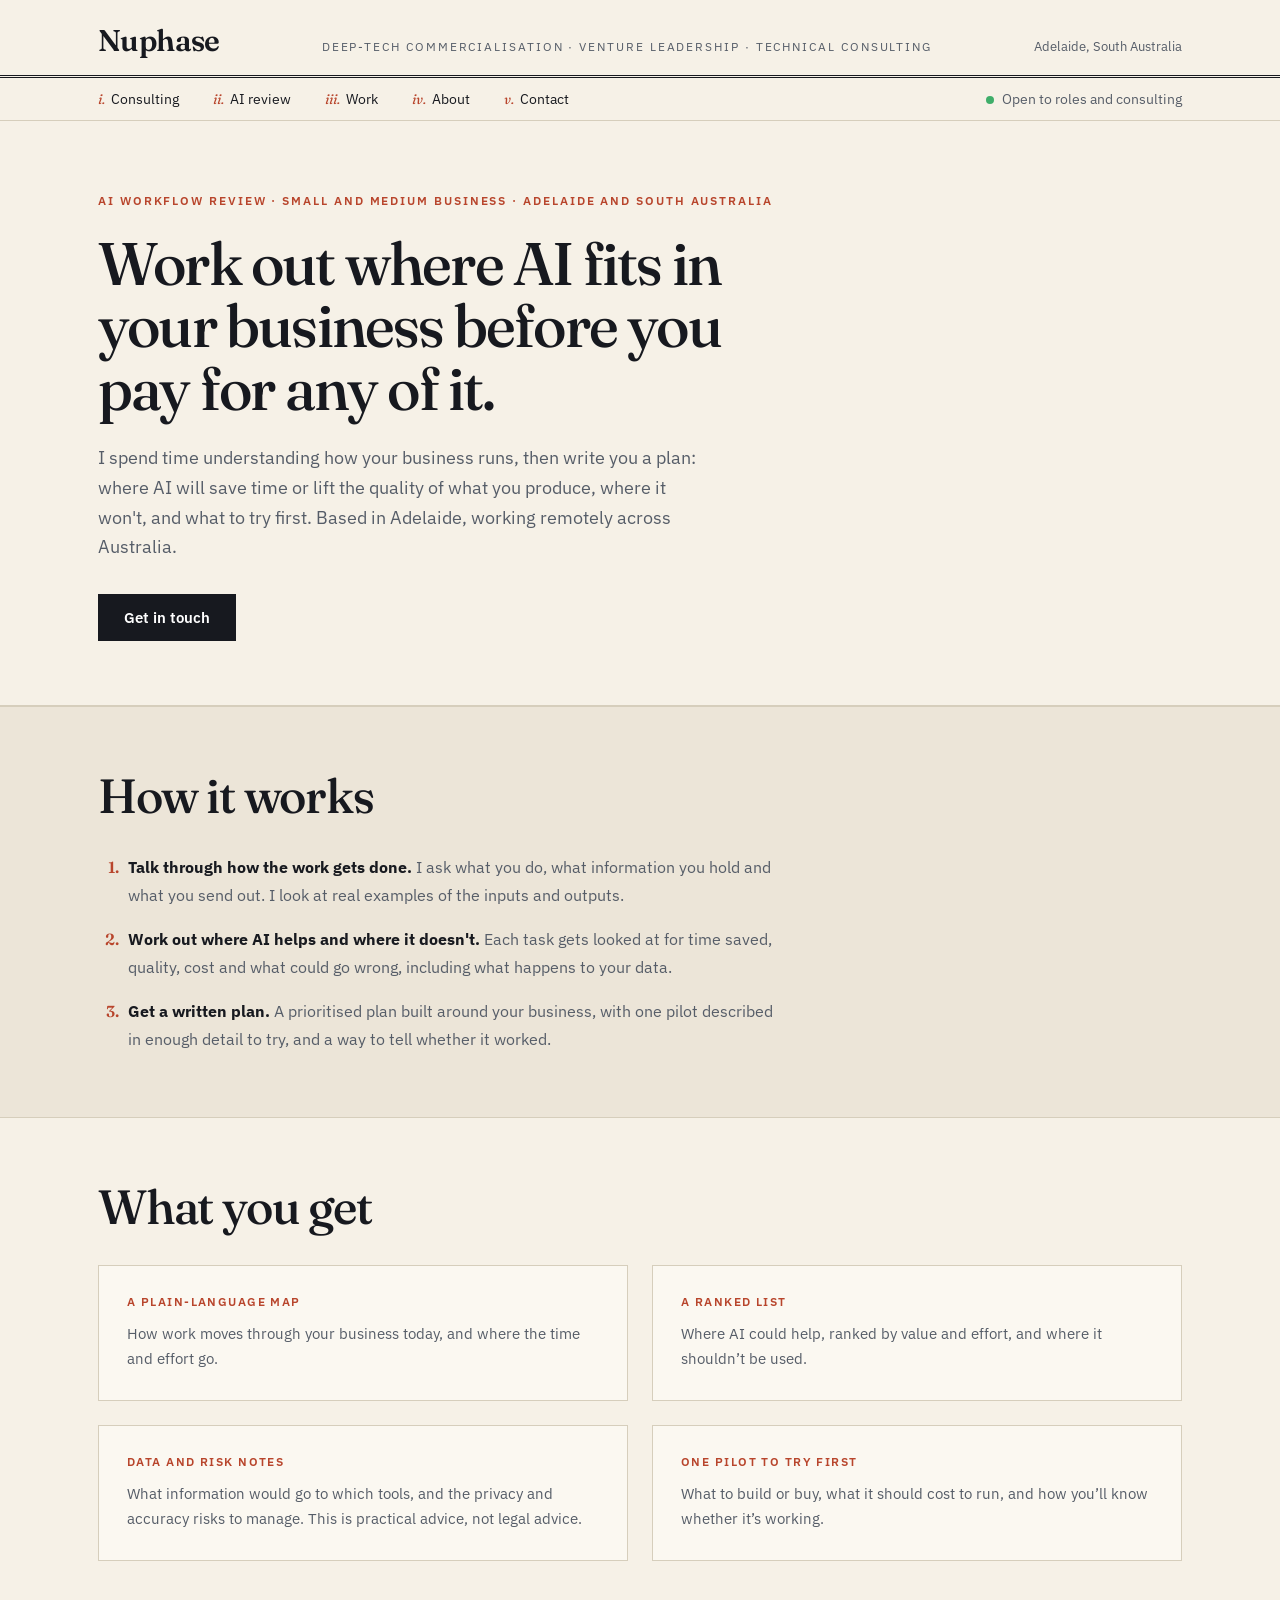
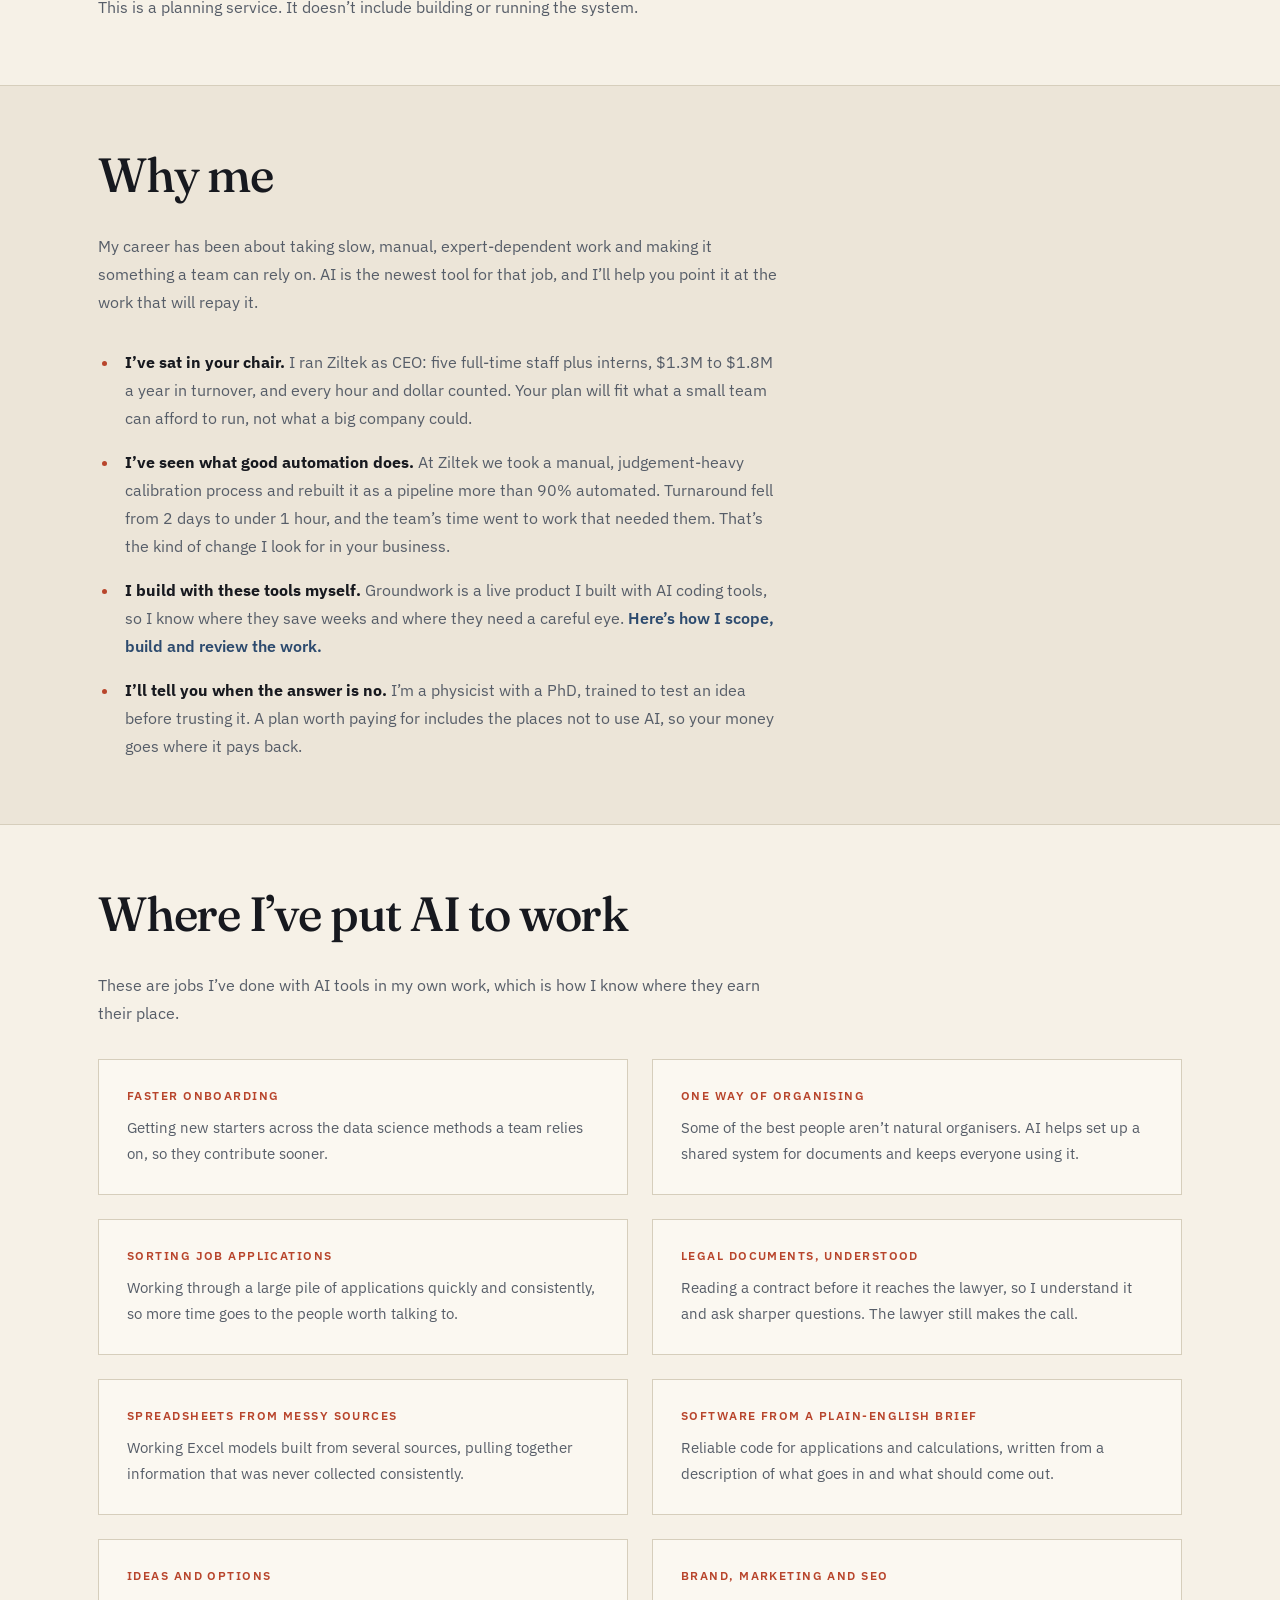
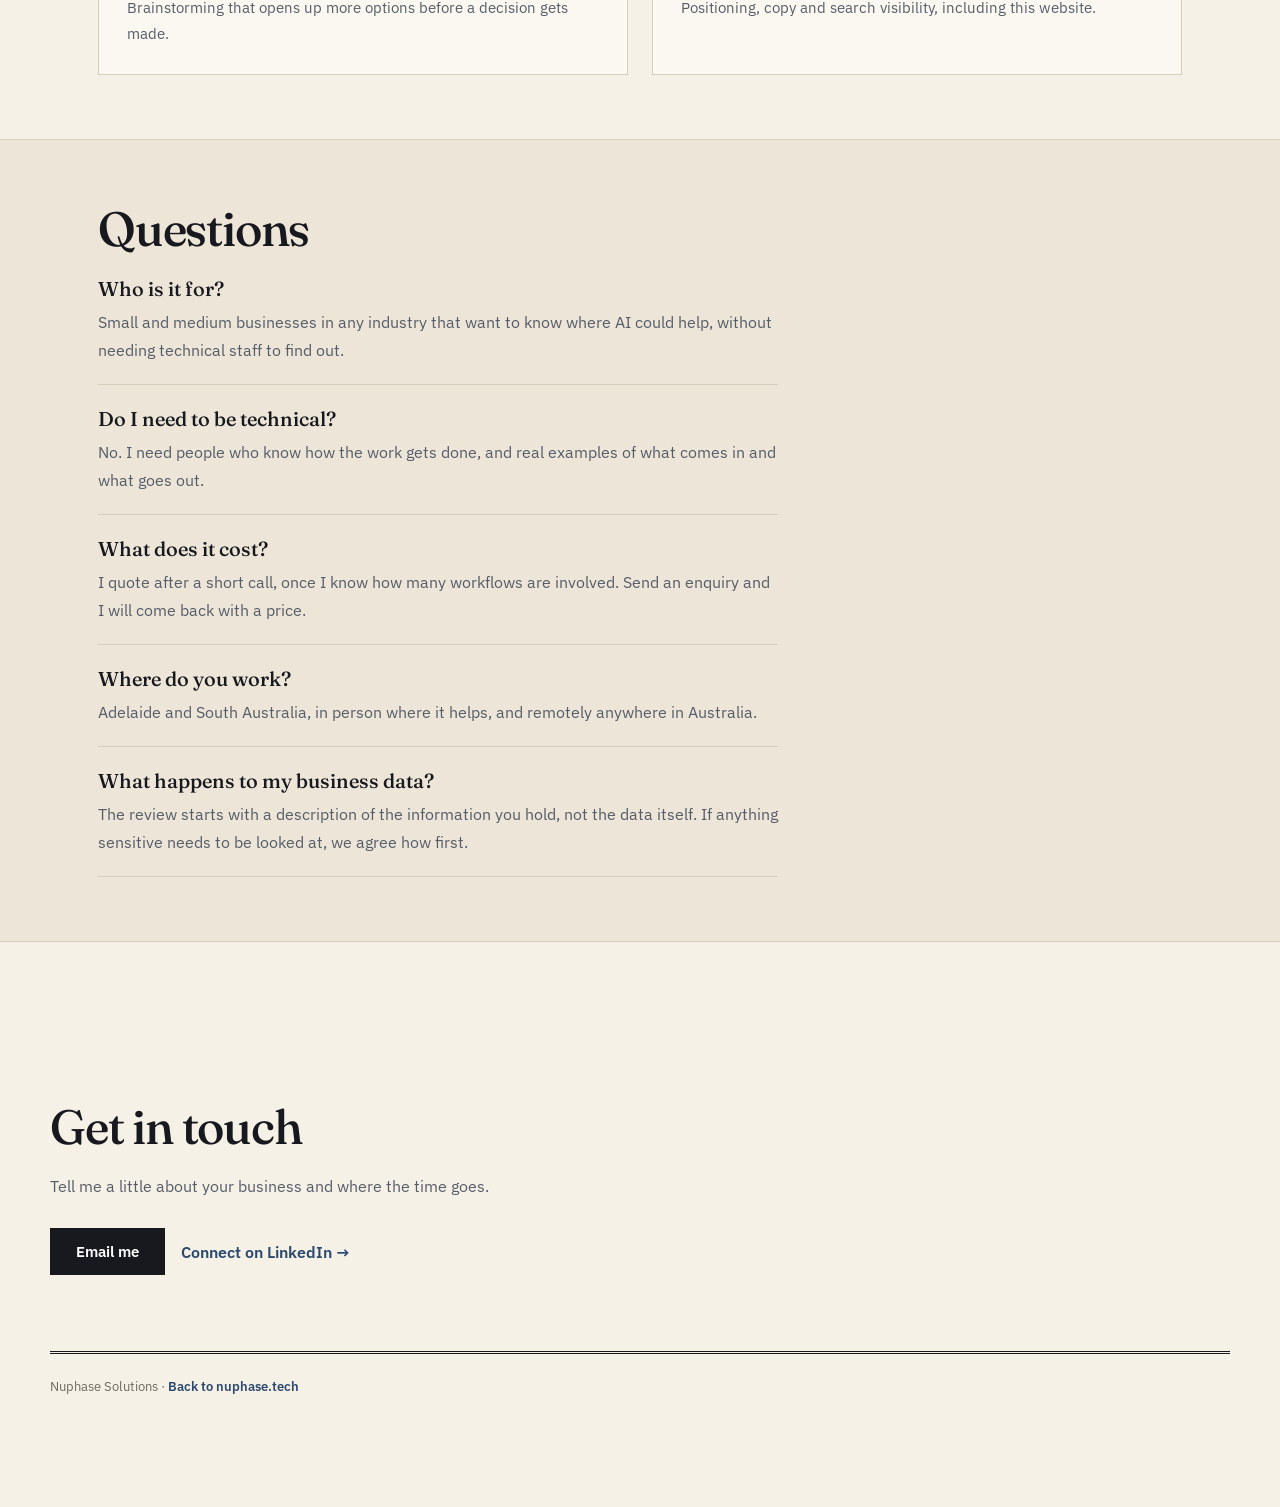
==== commit bec0cc5c: "AI workflow review: remove fixed-price claims Co-Authored-By: Claude Sonnet 5.5 <noreply@anthropic.c" ====
--- a/ai-workflow-review/index.html
+++ b/ai-workflow-review/index.html
@@ -11,7 +11,7 @@
   gtag('config', 'G-E9MF7V7F8T');
 </script>
 <title>AI Workflow Review for Small Business | Adelaide | Nuphase</title>
-<meta name="description" content="Fixed-price AI workflow review for small business in Adelaide and South Australia. I map how your business runs and plan where AI will and won't help.">
+<meta name="description" content="AI workflow review for small business in Adelaide and South Australia. I map how your business runs and plan where AI will and won't help.">
 <link rel="canonical" href="https://nuphase.tech/ai-workflow-review/">
 <link rel="icon" type="image/svg+xml" href="/assets/favicon.svg">
 <meta property="og:type" content="website">
@@ -19,14 +19,14 @@
 <meta property="og:url" content="https://nuphase.tech/ai-workflow-review/">
 <meta property="og:site_name" content="Nuphase">
 <meta property="og:title" content="AI Workflow Review for Small Business | Adelaide">
-<meta property="og:description" content="I map how your business runs and write a plan for where AI will and won't help. Fixed price, Adelaide and South Australia.">
+<meta property="og:description" content="I map how your business runs and write a plan for where AI will and won't help. Adelaide and South Australia.">
 <meta property="og:image" content="https://nuphase.tech/assets/headshot.jpg">
 <meta property="og:image:width" content="1024">
 <meta property="og:image:height" content="1024">
 <meta property="og:image:alt" content="Sean Manning">
 <meta name="twitter:card" content="summary_large_image">
 <meta name="twitter:title" content="AI Workflow Review for Small Business | Adelaide">
-<meta name="twitter:description" content="I map how your business runs and write a plan for where AI will and won't help. Fixed price, Adelaide and South Australia.">
+<meta name="twitter:description" content="I map how your business runs and write a plan for where AI will and won't help. Adelaide and South Australia.">
 <meta name="twitter:image" content="https://nuphase.tech/assets/headshot.jpg">
 <script type="application/ld+json">
 {
@@ -37,7 +37,7 @@
       "@id": "https://nuphase.tech/ai-workflow-review/#service",
       "name": "AI Workflow Review",
       "serviceType": "AI workflow consulting for small and medium businesses",
-      "description": "A fixed-price review of how a small or medium business works, with a written plan for where AI will and won't help and what to try first.",
+      "description": "A review of how a small or medium business works, with a written plan for where AI will and won't help and what to try first.",
       "url": "https://nuphase.tech/ai-workflow-review/",
       "provider": { "@id": "https://nuphase.tech/#person" },
       "areaServed": [
@@ -72,7 +72,7 @@
         {
           "@type": "Question",
           "name": "What does an AI workflow review cost?",
-          "acceptedAnswer": { "@type": "Answer", "text": "It is a fixed price, agreed after a short call once I know how many workflows are involved. Send an enquiry for a quote." }
+          "acceptedAnswer": { "@type": "Answer", "text": "I quote after a short call, once I know how many workflows are involved. Send an enquiry and I will come back with a price." }
         },
         {
           "@type": "Question",
@@ -127,7 +127,7 @@
     <div class="hero-text">
       <div class="eyebrow">AI workflow review &middot; Small and medium business &middot; Adelaide and South Australia</div>
       <h1>Work out where AI fits in your business before you pay for any of it.</h1>
-      <p class="hero-sub">I spend time understanding how your business runs, then write you a plan: where AI will save time or lift the quality of what you produce, where it won't, and what to try first. Fixed price, based in Adelaide, working remotely across Australia.</p>
+      <p class="hero-sub">I spend time understanding how your business runs, then write you a plan: where AI will save time or lift the quality of what you produce, where it won't, and what to try first. Based in Adelaide, working remotely across Australia.</p>
       <div class="cta-row">
         <a href="#contact" class="btn-primary">Get in touch</a>
       </div>
@@ -238,7 +238,7 @@
     </div>
     <div class="faq-item">
       <h3>What does it cost?</h3>
-      <p>It&rsquo;s a fixed price, agreed after a short call once I know how many workflows are involved. Send an enquiry for a quote.</p>
+      <p>I quote after a short call, once I know how many workflows are involved. Send an enquiry and I will come back with a price.</p>
     </div>
     <div class="faq-item">
       <h3>Where do you work?</h3>
--- a/styles.css
+++ b/styles.css
@@ -86,8 +86,8 @@
 .kicker { font-size: 12px; letter-spacing: 0.16em; text-transform: uppercase; color: var(--red); font-weight: 600; margin-bottom: 20px; }
 .hero-home h1 { font-size: clamp(42px, 6.4vw, 84px); line-height: 1.02; letter-spacing: -0.03em; }
 .hero-home h1 em { font-style: italic; box-shadow: inset 0 -0.14em 0 rgba(184, 69, 44, 0.28); }
-.intro { margin-top: 36px; columns: 2; column-gap: 36px; font-size: 16.5px; line-height: 1.7; color: var(--ink-soft); }
-.intro p { margin: 0 0 14px; break-inside: avoid; }
+.intro { margin-top: 36px; max-width: 56ch; font-size: 16.5px; line-height: 1.7; color: var(--ink-soft); }
+.intro p { margin: 0 0 14px; }
 .intro p:first-child::first-letter { font-family: var(--font-display); font-size: 3.4em; float: left; line-height: 0.85; padding: 6px 10px 0 0; color: var(--ink); font-weight: 500; }
 .hero-home .cta-row { margin-top: 28px; }
 .portrait img { width: 100%; aspect-ratio: 4 / 5; object-fit: cover; display: block; filter: saturate(0.9); }
@@ -129,18 +129,23 @@
 .achv-top { display: flex; justify-content: space-between; font-size: 12px; letter-spacing: 0.16em; text-transform: uppercase; color: var(--ink-soft); }
 .achv-k { color: var(--red); font-weight: 600; }
 .achv-count b { color: var(--ink); font-weight: 600; font-variant-numeric: tabular-nums; }
-.achv-slide { display: grid; grid-template-columns: minmax(0, 1.15fr) minmax(0, 1fr); gap: 56px; align-items: center; min-height: 190px; padding: 14px 0 8px; transition: opacity 0.35s ease, transform 0.35s ease; }
-.achv-slide.out { opacity: 0; transform: translateY(8px); }
-.achv-fig { font-family: var(--font-display); font-weight: 500; font-size: clamp(54px, 8.6vw, 118px); letter-spacing: -0.04em; line-height: 0.95; white-space: nowrap; }
+.achv-slide { display: grid; grid-template-columns: minmax(0, 1.15fr) minmax(0, 1fr); gap: 56px; align-items: center; min-height: 190px; padding: 14px 0 8px; }
+/* Each piece settles into place a beat after the one before it: figure, then the line, then the detail. */
+.achv-fig, .achv-text p, .achv-text small { transition: opacity 0.7s cubic-bezier(.22,.61,.36,1), transform 0.9s cubic-bezier(.22,.61,.36,1); }
+.achv-text p { transition-delay: 0.12s; }
+.achv-text small { transition-delay: 0.26s; }
+.achv-slide.out .achv-fig, .achv-slide.out .achv-text p, .achv-slide.out .achv-text small { opacity: 0; transition-duration: 0.28s; transition-delay: 0s; }
+.achv-slide.out .achv-fig { transform: translateY(10px); }
+.achv-slide.out .achv-text p { transform: translateY(8px); }
+.achv-slide.out .achv-text small { transform: translateY(6px); }
+.achv-fig { font-family: var(--font-display); font-weight: 500; font-size: clamp(54px, 6.4vw, 92px); letter-spacing: -0.04em; line-height: 0.95; white-space: nowrap; }
 .achv-text p { margin: 0; font-family: var(--font-display); font-size: clamp(20px, 2.1vw, 27px); line-height: 1.3; letter-spacing: -0.01em; }
 .achv-text small { display: block; margin-top: 12px; font-size: 14px; line-height: 1.55; color: var(--ink-soft); max-width: 46ch; }
 .achv-pips { display: flex; gap: 8px; }
 .achv-pips button { flex: 1; height: 26px; padding: 0; background: none; border: none; cursor: pointer; position: relative; }
-.achv-pips button::after { content: ""; position: absolute; left: 0; right: 0; top: 11px; height: 2px; background: var(--line); transition: background 0.2s; }
+.achv-pips button::after { content: ""; position: absolute; left: 0; right: 0; top: 11px; height: 2px; background: var(--line); transition: background 0.5s ease, top 0.5s ease, height 0.5s ease; }
 .achv-pips button:hover::after { background: var(--ink-soft); }
 .achv-pips button[aria-current="true"]::after { background: var(--ink); height: 3px; top: 10px; }
-.achv-bar { position: absolute; left: 0; right: 0; bottom: 0; height: 2px; }
-.achv-bar i { display: block; height: 100%; width: 0; background: var(--red); }
 
 /* Ways to work together: an editorial index */
 .index { padding: 84px 0 56px; }
@@ -253,10 +258,19 @@
 .pill.accent { background: var(--accent-tint-10); color: var(--accent); border: 1px solid var(--accent-line); }
 .pill.neutral { background: var(--card); color: var(--ink-soft); border: 1px solid var(--line); }
 
-.place-grid { display: grid; grid-template-columns: repeat(3, minmax(0, 1fr)); gap: 16px 24px; }
+.place-grid { display: grid; grid-template-columns: repeat(3, minmax(0, 1fr)); gap: 0 24px; }
+.place-grid > div { padding: 12px 8px 12px 0; border-top: 1px solid var(--line); transition: background 0.15s, padding 0.15s; cursor: default; }
+.place-grid > div.on { background: rgba(184, 69, 44, 0.07); padding-left: 10px; }
 .place-grid .country { font-size: 14px; font-weight: 600; color: var(--ink); }
 .place-grid .cities { font-size: 13px; color: var(--muted); }
-.place-note { margin: 0; font-size: 13px; color: var(--muted); }
+.place-note { margin: 0; font-size: 13px; color: var(--muted); transition: color 0.15s; }
+.place-note.on { color: var(--red); }
+
+/* Globe of places worked (line art, canvas) */
+.wmap { margin: 8px 0 4px; padding: 0; position: relative; }
+.wmap canvas.globe { display: block; width: 100%; max-width: 640px; margin: 0 auto; cursor: grab; touch-action: pan-y; }
+.wmap canvas.globe.grabbing { cursor: grabbing; }
+.wmap-hint { margin: 0; text-align: center; font-size: 13px; color: var(--muted); }
 
 .pub-item { padding: 14px 0; border-bottom: 1px solid var(--line); display: flex; flex-direction: column; gap: 4px; max-width: 720px; }
 .pub-item .pub-title { font-size: 15px; font-weight: 600; color: var(--ink); line-height: 1.5; }
@@ -300,6 +314,9 @@
   .place-grid { grid-template-columns: repeat(2, minmax(0, 1fr)); }
 }
 @media (max-width: 480px) {
+  .place-grid { grid-template-columns: repeat(2, minmax(0, 1fr)); gap: 0 16px; }
+  .contents .wrap { gap: 22px; }
+}
+@media (max-width: 360px) {
   .place-grid { grid-template-columns: 1fr; }
-  .contents .wrap { gap: 22px; }
-}
+}
